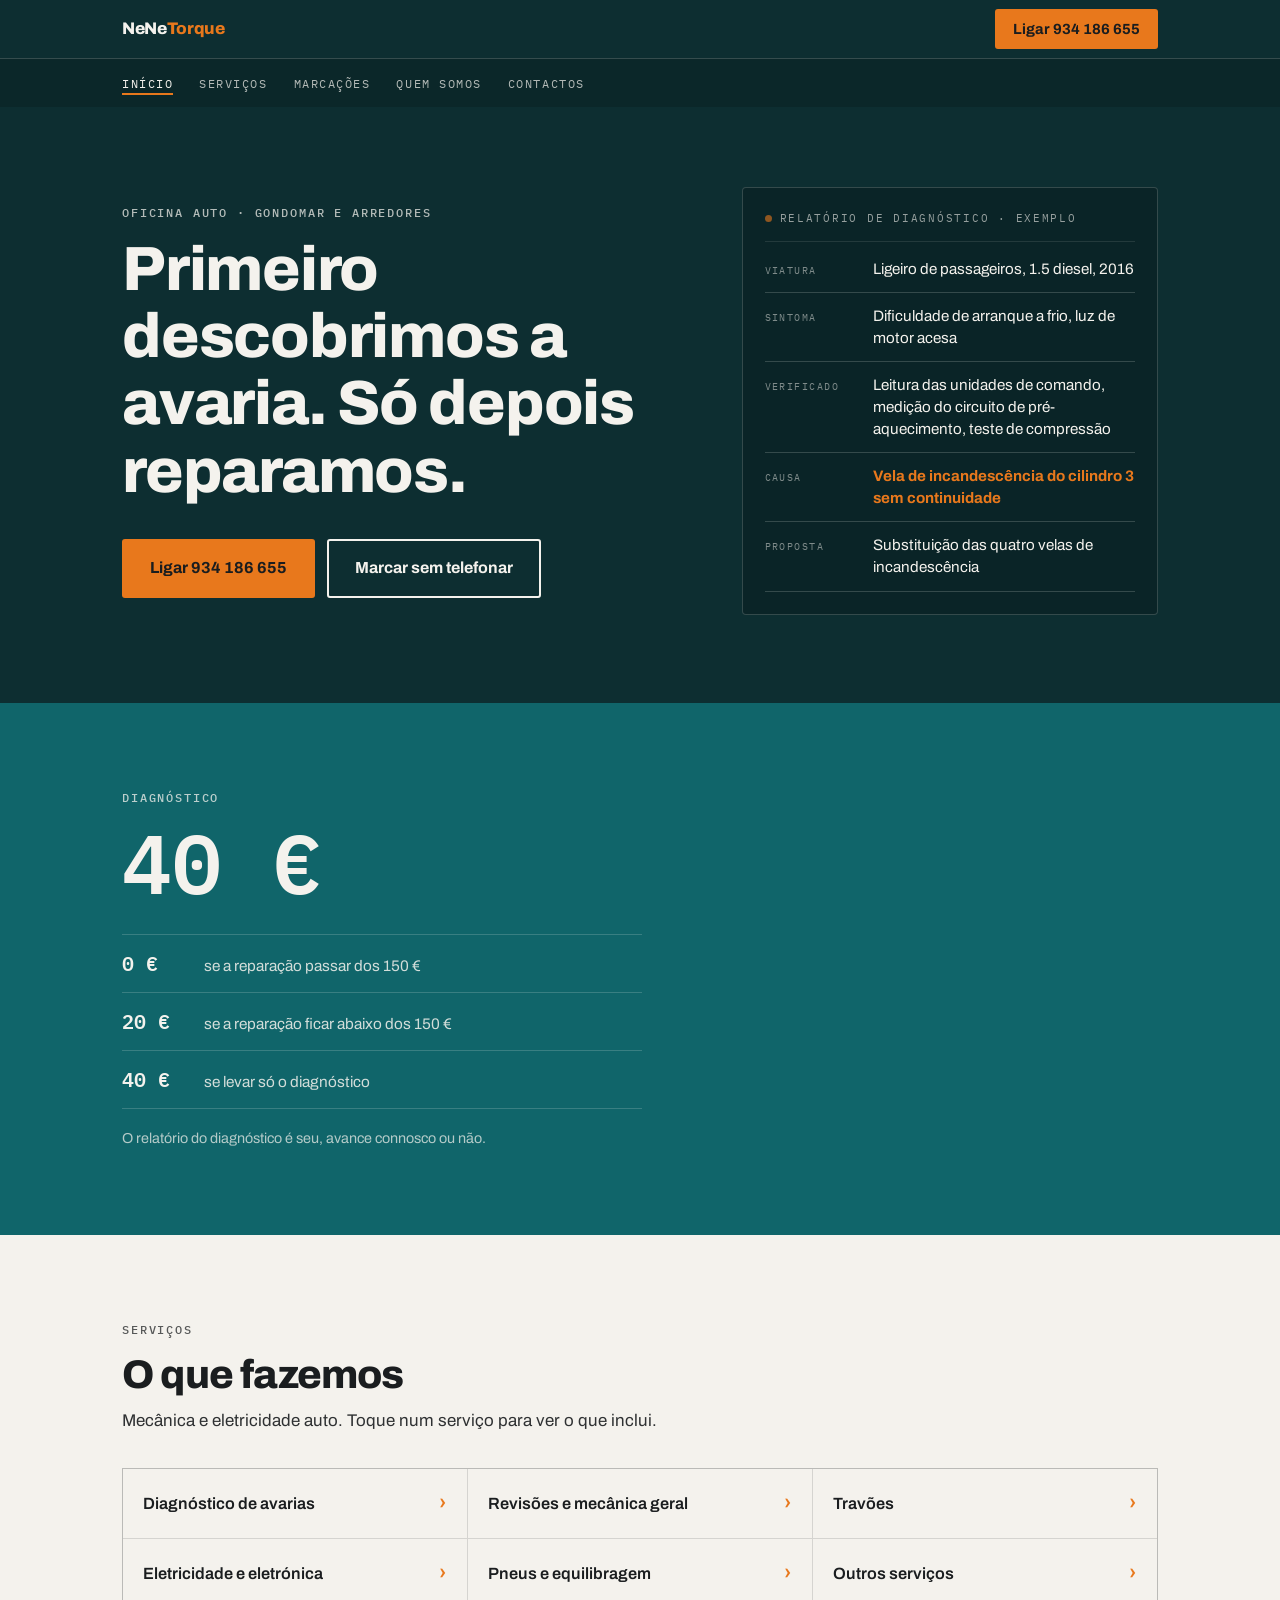
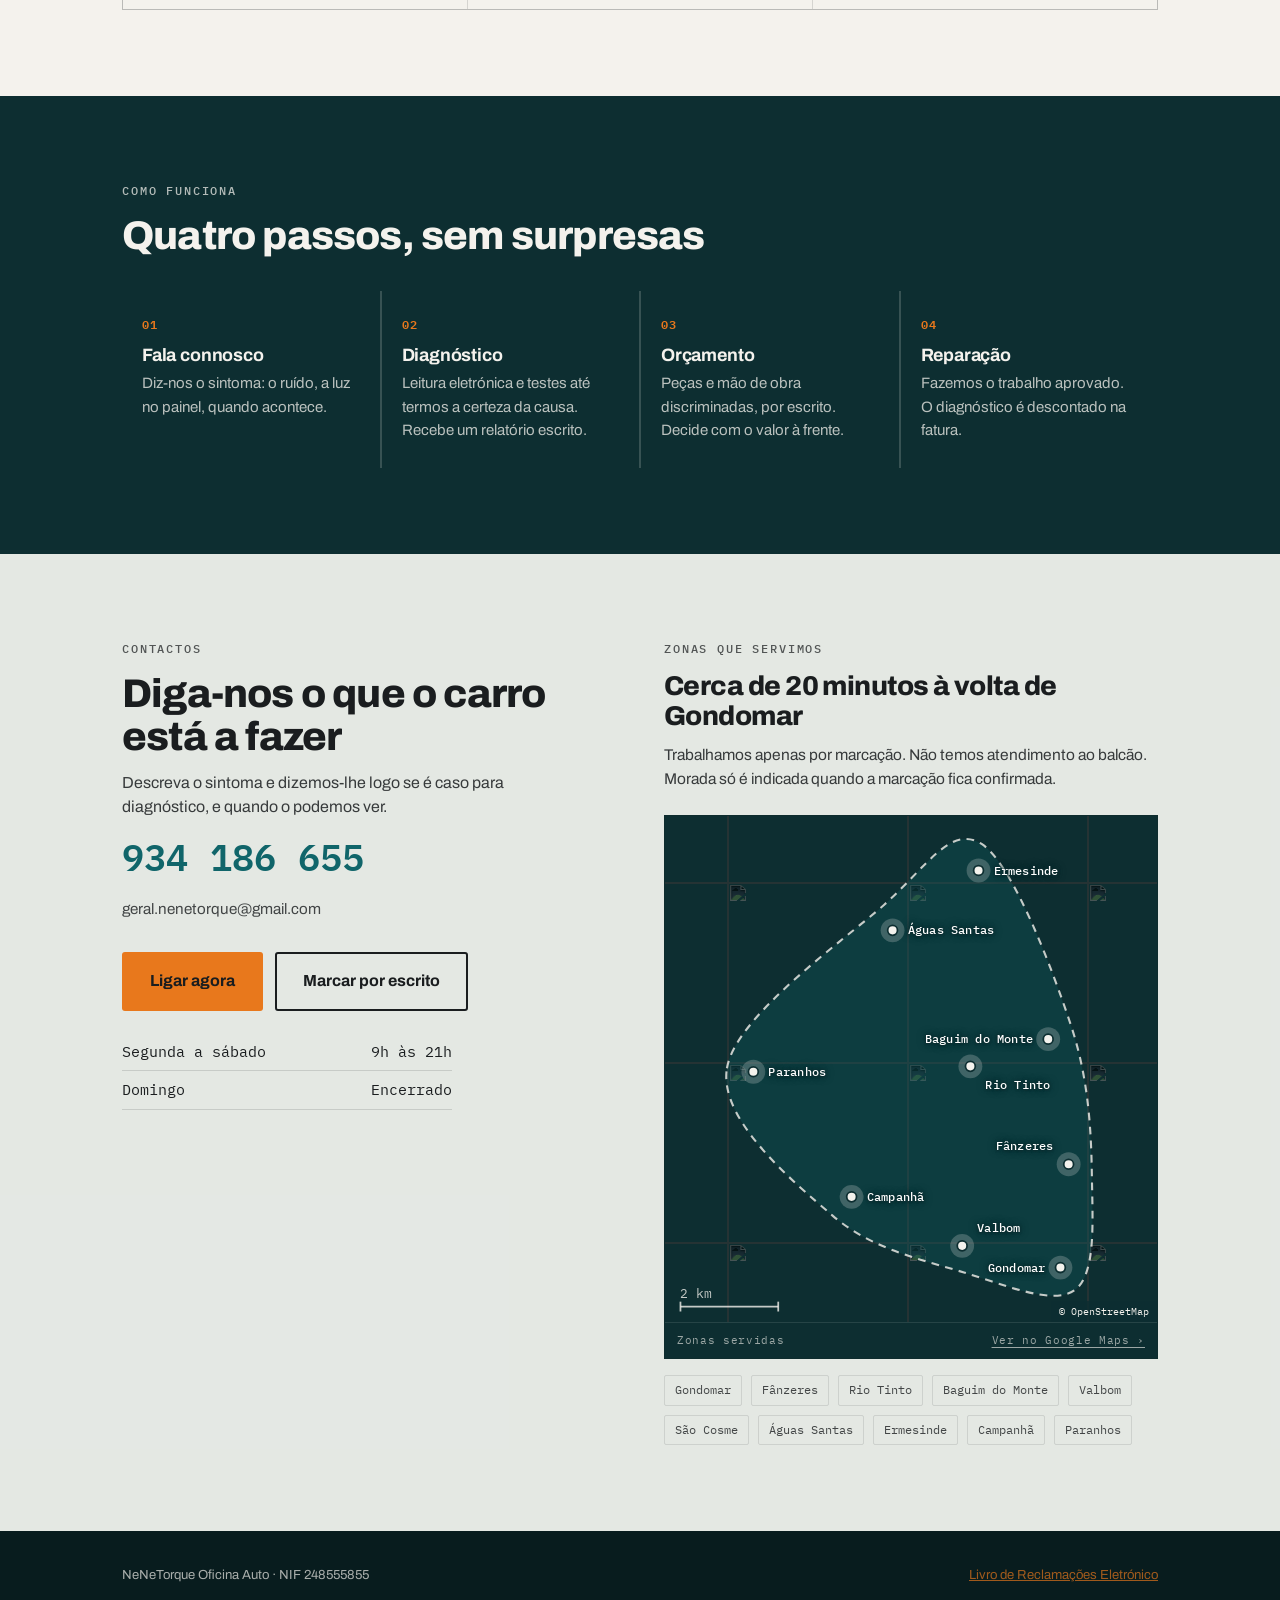
==== index.html @ 99adce24 "Corrige o endereco dos tiles: apontavam para o servidor de teste local" ====
<!DOCTYPE html>
<html lang="pt-PT">
<head>
<meta charset="utf-8">
<meta name="viewport" content="width=device-width, initial-scale=1">
<title>NeNeTorque Oficina Auto · Gondomar</title>
<meta name="description" content="Diagnóstico feito bem à primeira. Oficina auto em Gondomar, com orçamento escrito antes de qualquer trabalho e recolha da viatura.">
<link rel="canonical" href="https://nenetorque.pt/">
<link rel="icon" href="favicon.svg" type="image/svg+xml">
<meta property="og:type" content="website">
<meta property="og:site_name" content="NeNeTorque Oficina Auto">
<meta property="og:locale" content="pt_PT">
<meta property="og:title" content="NeNeTorque Oficina Auto · Gondomar">
<meta property="og:description" content="Diagnóstico feito bem à primeira. Oficina auto em Gondomar, com orçamento escrito antes de qualquer trabalho e recolha da viatura.">
<meta property="og:url" content="https://nenetorque.pt/">
<meta property="og:image" content="https://nenetorque.pt/preview.jpg">
<meta name="twitter:card" content="summary_large_image">
<link rel="preconnect" href="https://fonts.googleapis.com">
<link rel="preconnect" href="https://fonts.gstatic.com" crossorigin>
<link href="https://fonts.googleapis.com/css2?family=Archivo:wght@400;500;600;700;800&family=IBM+Plex+Mono:wght@400;500;600&display=swap" rel="stylesheet">
<link rel="stylesheet" href="style.css">
<script type="application/ld+json">
{
  "@context": "https://schema.org",
  "@type": "AutoRepair",
  "name": "NeNeTorque Oficina Auto",
  "url": "https://nenetorque.pt",
  "telephone": "+351934186655",
  "email": "geral.nenetorque@gmail.com",
  "image": "https://nenetorque.pt/preview.jpg",
  "vatID": "248555855",
  "priceRange": "€€",
  "address": {
    "@type": "PostalAddress",
    "addressLocality": "Gondomar",
    "addressRegion": "Porto",
    "addressCountry": "PT"
  },
  "areaServed": [
    {
      "@type": "City",
      "name": "Gondomar"
    },
    {
      "@type": "City",
      "name": "Fânzeres"
    },
    {
      "@type": "City",
      "name": "Rio Tinto"
    },
    {
      "@type": "City",
      "name": "Baguim do Monte"
    },
    {
      "@type": "City",
      "name": "Valbom"
    },
    {
      "@type": "City",
      "name": "São Cosme"
    },
    {
      "@type": "City",
      "name": "Águas Santas"
    },
    {
      "@type": "City",
      "name": "Ermesinde"
    },
    {
      "@type": "City",
      "name": "Campanhã"
    },
    {
      "@type": "City",
      "name": "Paranhos"
    }
  ],
  "openingHoursSpecification": [
    {
      "@type": "OpeningHoursSpecification",
      "dayOfWeek": [
        "Monday",
        "Tuesday",
        "Wednesday",
        "Thursday",
        "Friday",
        "Saturday"
      ],
      "opens": "09:00",
      "closes": "21:00"
    }
  ]
}
</script>
</head>
<body>

<header class="bar">
  <div class="wrap bar-top">
    <a class="brand" href="index.html">NeNe<span>Torque</span></a>
    <a class="bar-cta" href="tel:+351934186655">Ligar 934 186 655</a>
  </div>
  <nav class="nav" aria-label="Menu principal">
    <ul>
      <li><a href="index.html" aria-current="page">Início</a></li>
      <li><a href="servicos.html">Serviços</a></li>
      <li><a href="marcacoes.html">Marcações</a></li>
      <li><a href="quem-somos.html">Quem somos</a></li>
      <li class="nav-contactos"><a href="#contactos">Contactos</a></li>
    </ul>
  </nav>
</header>

<!-- ============ HERO ============ -->
<div class="hero" id="top">
  <div class="wrap hero-grid">
    <div>
      <span class="eyebrow">Oficina auto · Gondomar e arredores</span>
      <h1>Primeiro descobrimos a avaria. Só depois reparamos.</h1>
      <div class="btn-row" style="margin-top:34px">
        <a class="btn btn-primary" href="tel:+351934186655">Ligar 934 186 655</a>
        <a class="btn btn-ghost" href="marcacoes.html">Marcar sem telefonar</a>
      </div>
    </div>

    <div class="obd" aria-label="Exemplo de relatório de diagnóstico">
      <div class="obd-head"><span class="dot"></span> Relatório de diagnóstico · exemplo</div>
      <dl class="rep">
        <div><dt>Viatura</dt><dd>Ligeiro de passageiros, 1.5 diesel, 2016</dd></div>
        <div><dt>Sintoma</dt><dd>Dificuldade de arranque a frio, luz de motor acesa</dd></div>
        <div><dt>Verificado</dt><dd>Leitura das unidades de comando, medição do circuito de pré-aquecimento, teste de compressão</dd></div>
        <div class="key"><dt>Causa</dt><dd>Vela de incandescência do cilindro 3 sem continuidade</dd></div>
        <div><dt>Proposta</dt><dd>Substituição das quatro velas de incandescência</dd></div>
      </dl>
    </div>
  </div>
</div>

<!-- ============ DIAGNOSTIC CAMPAIGN ============ -->
<section class="band">
  <div class="wrap">
    <span class="eyebrow">Diagnóstico</span>
    <div class="fee">40 €</div>

    <div class="fee-table">
      <div><span class="fee-v">0 €</span><span>se a reparação passar dos 150 €</span></div>
      <div><span class="fee-v">20 €</span><span>se a reparação ficar abaixo dos 150 €</span></div>
      <div><span class="fee-v">40 €</span><span>se levar só o diagnóstico</span></div>
    </div>

    <p class="fee-foot">O relatório do diagnóstico é seu, avance connosco ou não.</p>
  </div>
</section>

<!-- ============ SERVICES (simple) ============ -->
<section id="servicos">
  <div class="wrap">
    <span class="eyebrow">Serviços</span>
    <h2>O que fazemos</h2>
    <p class="lede">Mecânica e eletricidade auto. Toque num serviço para ver o que inclui.</p>

    <div class="svc-grid">
      <a href="servicos.html#diagnostico">Diagnóstico de avarias</a>
      <a href="servicos.html#revisoes">Revisões e mecânica geral</a>
      <a href="servicos.html#travoes">Travões</a>
      <a href="servicos.html#eletricidade">Eletricidade e eletrónica</a>
      <a href="servicos.html#pneus">Pneus e equilibragem</a>
      <a href="servicos.html#outros">Outros serviços</a>
    </div>

    <a class="btn btn-primary svc-more" href="servicos.html">Ver todos os serviços</a>
  </div>
</section>

<!-- ============ PROCESS ============ -->
<section id="como" class="sec-dark">
  <div class="wrap">
    <span class="eyebrow">Como funciona</span>
    <h2>Quatro passos, sem surpresas</h2>
    <div class="steps">
      <div class="step"><span class="step-n">01</span><h3>Fala connosco</h3><p>Diz-nos o sintoma: o ruído, a luz no painel, quando acontece.</p></div>
      <div class="step"><span class="step-n">02</span><h3>Diagnóstico</h3><p>Leitura eletrónica e testes até termos a certeza da causa. Recebe um relatório escrito.</p></div>
      <div class="step"><span class="step-n">03</span><h3>Orçamento</h3><p>Peças e mão de obra discriminadas, por escrito. Decide com o valor à frente.</p></div>
      <div class="step"><span class="step-n">04</span><h3>Reparação</h3><p>Fazemos o trabalho aprovado. O diagnóstico é descontado na fatura.</p></div>
    </div>
  </div>
</section>

<!-- ============ CONTACT + AREAS ============ -->
<section class="contact" id="contactos">
  <div class="wrap">
    <div class="cols" style="margin-top:0">
      <div>
        <span class="eyebrow">Contactos</span>
        <h2>Diga-nos o que o carro está a fazer</h2>
        <p style="font-size:1rem;opacity:.85;max-width:44ch">Descreva o sintoma e dizemos-lhe logo se é caso para diagnóstico, e quando o podemos ver.</p>
        <a class="tel" href="tel:+351934186655">934 186 655</a>
        <p style="opacity:.8;font-size:.95rem">geral.nenetorque@gmail.com</p>
        <div class="btn-row">
          <a class="btn btn-primary" href="tel:+351934186655">Ligar agora</a>
          <a class="btn btn-ghost" style="color:var(--ink)" href="marcacoes.html">Marcar por escrito</a>
        </div>
        <div class="hours">
          <div><span>Segunda a sábado</span><span>9h às 21h</span></div>
          <div><span>Domingo</span><span>Encerrado</span></div>
        </div>
      </div>
      <div>
        <span class="eyebrow">Zonas que servimos</span>
        <h2 style="font-size:clamp(1.3rem,3.4vw,1.7rem)">Cerca de 20 minutos à volta de Gondomar</h2>
        <p style="font-size:.97rem;opacity:.85">Trabalhamos apenas por marcação. Não temos atendimento ao balcão. Morada só é indicada quando a marcação fica confirmada.</p>

        <div class="mapa-card">
          <div class="mapa" style="aspect-ratio:700/720">
            <div class="mapa-tiles" aria-hidden="true" style="grid-template-columns:repeat(4,1fr);width:146.286%;height:142.222%;left:-23.839%;top:-22.341%"><img src="https://tile.openstreetmap.org/13/3899/3064.png" loading="lazy" decoding="async" alt=""><img src="https://tile.openstreetmap.org/13/3900/3064.png" loading="lazy" decoding="async" alt=""><img src="https://tile.openstreetmap.org/13/3901/3064.png" loading="lazy" decoding="async" alt=""><img src="https://tile.openstreetmap.org/13/3902/3064.png" loading="lazy" decoding="async" alt=""><img src="https://tile.openstreetmap.org/13/3899/3065.png" loading="lazy" decoding="async" alt=""><img src="https://tile.openstreetmap.org/13/3900/3065.png" loading="lazy" decoding="async" alt=""><img src="https://tile.openstreetmap.org/13/3901/3065.png" loading="lazy" decoding="async" alt=""><img src="https://tile.openstreetmap.org/13/3902/3065.png" loading="lazy" decoding="async" alt=""><img src="https://tile.openstreetmap.org/13/3899/3066.png" loading="lazy" decoding="async" alt=""><img src="https://tile.openstreetmap.org/13/3900/3066.png" loading="lazy" decoding="async" alt=""><img src="https://tile.openstreetmap.org/13/3901/3066.png" loading="lazy" decoding="async" alt=""><img src="https://tile.openstreetmap.org/13/3902/3066.png" loading="lazy" decoding="async" alt=""><img src="https://tile.openstreetmap.org/13/3899/3067.png" loading="lazy" decoding="async" alt=""><img src="https://tile.openstreetmap.org/13/3900/3067.png" loading="lazy" decoding="async" alt=""><img src="https://tile.openstreetmap.org/13/3901/3067.png" loading="lazy" decoding="async" alt=""><img src="https://tile.openstreetmap.org/13/3902/3067.png" loading="lazy" decoding="async" alt=""></div>
            <svg class="mapa-pins" viewBox="0 0 700 720" xmlns="http://www.w3.org/2000/svg" role="img" aria-labelledby="mapa-t mapa-d">
              <title id="mapa-t">Zonas servidas pela NeNeTorque Oficina Auto</title>
              <desc id="mapa-d">Area a oriente do Porto que cobre Gondomar, Fanzeres, Baguim do Monte, Rio Tinto, Valbom, Ermesinde, Aguas Santas, Campanha e Paranhos.</desc>
              <path d="M 88.1 358.9 C 100.2 285.3 250.7 180.0 311.1 126.9 C 371.5 73.7 406.1 11.3 450.5 39.8 C 494.9 68.2 551.4 218.5 577.5 297.6 C 603.7 376.7 606.4 451.4 607.4 514.2 C 608.3 577.0 613.5 651.9 583.1 674.5 C 552.8 697.0 482.9 667.1 425.4 649.5 C 368.0 631.8 294.7 617.0 238.4 568.6 C 182.2 520.1 75.9 432.5 88.1 358.9 Z" fill="#10656A" fill-opacity=".28" stroke="#F4F2ED" stroke-opacity=".8" stroke-width="3" stroke-dasharray="11 9"/>
              <circle cx="125.7" cy="363.9" r="17" fill="#F4F2ED" opacity=".22"/><circle cx="125.7" cy="363.9" r="7" fill="#F4F2ED" stroke="#0D2E31" stroke-width="2.5"/><circle cx="265.5" cy="541.9" r="17" fill="#F4F2ED" opacity=".22"/><circle cx="265.5" cy="541.9" r="7" fill="#F4F2ED" stroke="#0D2E31" stroke-width="2.5"/><circle cx="323.8" cy="162.7" r="17" fill="#F4F2ED" opacity=".22"/><circle cx="323.8" cy="162.7" r="7" fill="#F4F2ED" stroke="#0D2E31" stroke-width="2.5"/><circle cx="446.1" cy="77.5" r="17" fill="#F4F2ED" opacity=".22"/><circle cx="446.1" cy="77.5" r="7" fill="#F4F2ED" stroke="#0D2E31" stroke-width="2.5"/><circle cx="434.5" cy="356.2" r="17" fill="#F4F2ED" opacity=".22"/><circle cx="434.5" cy="356.2" r="7" fill="#F4F2ED" stroke="#0D2E31" stroke-width="2.5"/><circle cx="545.2" cy="317.5" r="17" fill="#F4F2ED" opacity=".22"/><circle cx="545.2" cy="317.5" r="7" fill="#F4F2ED" stroke="#0D2E31" stroke-width="2.5"/><circle cx="574.3" cy="495.5" r="17" fill="#F4F2ED" opacity=".22"/><circle cx="574.3" cy="495.5" r="7" fill="#F4F2ED" stroke="#0D2E31" stroke-width="2.5"/><circle cx="422.8" cy="611.6" r="17" fill="#F4F2ED" opacity=".22"/><circle cx="422.8" cy="611.6" r="7" fill="#F4F2ED" stroke="#0D2E31" stroke-width="2.5"/><circle cx="562.6" cy="642.5" r="17" fill="#F4F2ED" opacity=".22"/><circle cx="562.6" cy="642.5" r="7" fill="#F4F2ED" stroke="#0D2E31" stroke-width="2.5"/>
              <g class="mapa-esc">
                <line x1="22" y1="698" x2="161.1" y2="698"/>
                <line x1="22" y1="691" x2="22" y2="705"/>
                <line x1="161.1" y1="691" x2="161.1" y2="705"/>
                <text x="22" y="686">2 km</text>
              </g>
            </svg>
            <div class="mapa-rot"><b class="r-d" style="left:17.96%;top:50.55%">Paranhos</b><b class="r-d" style="left:37.93%;top:75.27%">Campanhã</b><b class="r-d" style="left:46.26%;top:22.59%">Águas Santas</b><b class="r-d" style="left:63.73%;top:10.76%">Ermesinde</b><b class="r-d" style="left:62.07%;top:53.08%">Rio Tinto</b><b class="r-e" style="left:77.88%;top:44.10%">Baguim do Monte</b><b class="r-e" style="left:82.04%;top:65.21%">Fânzeres</b><b class="r-d" style="left:60.40%;top:81.33%">Valbom</b><b class="r-e" style="left:80.38%;top:89.24%">Gondomar</b></div>
            <a class="mapa-attr" href="https://www.openstreetmap.org/copyright" target="_blank" rel="noopener">&#169; OpenStreetMap</a>
          </div>
          <div class="mapa-nota">
            <span>Zonas servidas</span>
            <a href="https://www.google.com/maps/d/viewer?mid=1YR7tmy5OlyMtpll75Tr0hCQL6XU1n3M" target="_blank" rel="noopener">Ver no Google Maps ›</a>
          </div>
        </div>

        <ul class="areas small">
          <li>Gondomar</li><li>Fânzeres</li><li>Rio Tinto</li><li>Baguim do Monte</li>
          <li>Valbom</li><li>São Cosme</li><li>Águas Santas</li><li>Ermesinde</li>
          <li>Campanhã</li><li>Paranhos</li>
        </ul>
      </div>
    </div>
  </div>
</section>


<footer>
  <div class="wrap">
    <span>NeNeTorque Oficina Auto · NIF 248555855</span>
    <span><a href="https://www.livroreclamacoes.pt/inicio">Livro de Reclamações Eletrónico</a></span>
  </div>
</footer>

<nav class="callbar" aria-label="Contacto rápido">
  <a class="c1" href="tel:+351934186655">Ligar</a>
  <a class="c2" href="marcacoes.html">Marcar</a>
</nav>



<script src="app.js"></script>
</body>
</html>
---- style.css ----
:root{
  --paper:#F4F2ED;
  --teal:#10656A;
  --deep:#0D2E31;
  --amber:#E8781C;
  --ink:#1A1D1F;
  --line:rgba(26,29,31,.14);
  --line-dark:rgba(244,242,237,.18);
  --wrap:1080px;
  --display:'Archivo',system-ui,sans-serif;
  --mono:'IBM Plex Mono',ui-monospace,monospace;
  --callbar:61px;                 /* altura exata da barra fixa em telemovel */
  --segura:env(safe-area-inset-bottom,0px);
}
*{box-sizing:border-box;margin:0;padding:0}
html{scroll-behavior:smooth;scroll-padding-top:112px;background:#081C1E}
/* corpo em coluna: o rodape e sempre empurrado ate ao fundo do ecra,
   por isso nunca sobra fundo claro por baixo em paginas curtas */
body{
  font-family:var(--display);background:var(--paper);color:var(--ink);
  font-size:17px;line-height:1.55;-webkit-font-smoothing:antialiased;
  display:flex;flex-direction:column;min-height:100vh;min-height:100dvh;
}
body>*{flex-shrink:0}
body>footer{margin-top:auto}
.wrap{max-width:var(--wrap);margin:0 auto;padding:0 22px}
section{padding:62px 0}
@media(min-width:820px){section{padding:86px 0}}
a{color:inherit}
:focus-visible{outline:3px solid var(--amber);outline-offset:3px}

h1,h2,h3{line-height:1.08;letter-spacing:-.02em;font-weight:800}
h1{font-size:clamp(2.1rem,7vw,3.9rem)}
h2{font-size:clamp(1.6rem,4.4vw,2.5rem);margin-bottom:12px}
h3{font-size:1.12rem;font-weight:700;letter-spacing:-.01em}
.eyebrow{
  font-family:var(--mono);font-size:.72rem;font-weight:500;letter-spacing:.16em;
  text-transform:uppercase;opacity:.72;display:block;margin-bottom:14px;
}
.lede{font-size:1.06rem;max-width:58ch;opacity:.9}

/* ---------- header + nav ---------- */
.bar{position:sticky;top:0;z-index:60;background:var(--deep);color:var(--paper)}
@media(max-width:819px){
  .bar{transition:transform .24s ease}
  .bar.bar-hidden{transform:translateY(-100%)}
}
.bar-top{display:flex;align-items:center;justify-content:space-between;height:58px;gap:16px}
.brand{font-weight:800;letter-spacing:-.02em;font-size:1.05rem;text-decoration:none;white-space:nowrap}
.brand span{color:var(--amber)}
.bar-cta{
  display:none;background:var(--amber);color:var(--ink);text-decoration:none;
  font-weight:700;font-size:.92rem;padding:9px 18px;border-radius:3px;
}
@media(min-width:820px){.bar-cta{display:inline-block}}
.nav{border-top:1px solid var(--line-dark);background:rgba(0,0,0,.16)}
.nav ul{
  display:flex;gap:26px;list-style:none;overflow-x:auto;padding:11px 22px;
  max-width:var(--wrap);margin:0 auto;scrollbar-width:none;
}
.nav ul::-webkit-scrollbar{display:none}
.nav a{
  font-family:var(--mono);font-size:.74rem;letter-spacing:.13em;text-transform:uppercase;
  text-decoration:none;white-space:nowrap;opacity:.72;padding-bottom:2px;
  border-bottom:2px solid transparent;
}
.nav a:hover{opacity:1;border-bottom-color:var(--amber)}
.nav a[aria-current="page"]{opacity:1;border-bottom-color:var(--amber)}

/* ---------- buttons ---------- */
.btn{
  display:inline-flex;align-items:center;justify-content:center;gap:9px;text-decoration:none;
  font-family:var(--display);font-weight:700;font-size:1rem;padding:15px 26px;border-radius:3px;
  border:2px solid transparent;cursor:pointer;transition:transform .12s ease,background .12s ease;
}
.btn:active{transform:translateY(1px)}
.btn-primary{background:var(--amber);color:var(--ink)}
.btn-primary:hover{background:#f5871f}
.btn-ghost{border-color:currentColor;background:none;color:inherit}
.btn-ghost:hover{background:rgba(244,242,237,.1)}
.btn-row{display:flex;flex-wrap:wrap;gap:12px;margin-top:30px}
.btn-row.center{justify-content:center}

/* ---------- hero ---------- */
.hero{background:var(--deep);color:var(--paper);padding:56px 0 64px}
@media(min-width:820px){.hero{padding:80px 0 88px}}
.hero h1{max-width:16ch}
.hero .lede{margin-top:20px;opacity:.86}
.hero-grid{display:grid;gap:44px}
@media(min-width:960px){.hero-grid{grid-template-columns:1.15fr .85fr;gap:56px;align-items:center}}

/* ---------- signature: OBD readout ---------- */
.obd{background:#0A2427;border:1px solid var(--line-dark);border-radius:4px;padding:22px;font-family:var(--mono);font-size:.88rem}
.obd-head{display:flex;align-items:center;gap:8px;font-size:.68rem;letter-spacing:.16em;text-transform:uppercase;opacity:.6;padding-bottom:14px;border-bottom:1px solid var(--line-dark)}
.dot{width:7px;height:7px;border-radius:50%;background:var(--amber)}
@media(prefers-reduced-motion:no-preference){
  .dot{animation:blink 2.4s ease-in-out infinite}
  @keyframes blink{0%,72%,100%{opacity:1}80%,92%{opacity:.25}}
}
.rep{margin-top:4px}
.rep>div{display:grid;gap:3px;padding:12px 0;border-bottom:1px solid var(--line-dark)}
@media(min-width:520px){.rep>div{grid-template-columns:92px 1fr;gap:16px;align-items:baseline}}
.rep dt{font-size:.65rem;letter-spacing:.14em;text-transform:uppercase;opacity:.5}
.rep dd{font-family:var(--display);font-size:.95rem;line-height:1.45;margin:0}
.rep .key dd{color:var(--amber);font-weight:700}
.obd-foot{margin-top:18px;padding-top:14px;border-top:1px solid var(--line-dark);font-size:.72rem;opacity:.55;line-height:1.5}

/* ---------- campaign band ---------- */
.band{background:var(--teal);color:var(--paper)}
.band .eyebrow{opacity:.75}
.fee{font-family:var(--mono);font-size:clamp(3rem,11vw,5.2rem);font-weight:600;line-height:1;margin:6px 0 18px}
.fee-table{margin-top:30px;border-top:1px solid var(--line-dark);max-width:520px}
.fee-table div{display:flex;align-items:baseline;gap:18px;padding:13px 0;border-bottom:1px solid var(--line-dark)}
.fee-v{font-family:var(--mono);font-weight:600;font-size:1.25rem;min-width:64px}
.fee-table span:last-child{font-size:.96rem;opacity:.85}
.fee-foot{margin-top:18px;font-size:.9rem;opacity:.72}

/* ---------- service-area map ---------- */
.areas.small{margin-top:16px}
.areas.small li{font-size:.74rem;padding:5px 10px;opacity:.8}

/* ---------- page header (subpages) ---------- */
.phead{background:var(--deep);color:var(--paper);padding:52px 0 56px}
@media(min-width:820px){.phead{padding:70px 0 76px}}
.phead .lede{margin-top:16px;opacity:.85}

/* ---------- home: simple service grid ---------- */
.svc-grid{display:grid;gap:1px;background:var(--line);margin-top:34px;border:1px solid var(--line)}
@media(min-width:600px){.svc-grid{grid-template-columns:1fr 1fr}}
@media(min-width:940px){.svc-grid{grid-template-columns:repeat(3,1fr)}}
.svc-grid a{
  background:var(--paper);padding:22px 20px;text-decoration:none;display:flex;
  justify-content:space-between;align-items:center;gap:14px;font-weight:600;
  font-size:1.02rem;transition:background .12s ease;
}
.svc-grid a:hover{background:rgba(16,101,106,.09)}
.svc-grid a::after{content:"›";font-size:1.35rem;color:var(--amber);line-height:1}

/* ---------- services page ---------- */
.doc{display:grid;gap:0;margin-top:8px}
@media(min-width:920px){.doc{grid-template-columns:230px 1fr;gap:56px;align-items:start}}
.doc-nav{display:none}
@media(min-width:920px){
  .doc-nav{display:block;position:sticky;top:126px}
  .doc-nav ul{list-style:none;border-left:1px solid var(--line)}
  .doc-nav a{
    display:block;padding:9px 0 9px 16px;text-decoration:none;font-size:.94rem;
    opacity:.7;margin-left:-1px;border-left:2px solid transparent;
  }
  .doc-nav a:hover{opacity:1;border-left-color:var(--amber)}
}
.svc-block{padding:38px 0;border-top:1px solid var(--line)}
.svc-block:first-child{border-top:none;padding-top:0}
.svc-block h2{font-size:clamp(1.4rem,4vw,1.95rem)}
.svc-block p{opacity:.88}
.svc-block ul{margin-top:20px;list-style:none;display:grid;gap:9px}
.svc-block li{position:relative;padding-left:24px;font-size:.97rem}
.svc-block li::before{content:"";position:absolute;left:0;top:.6em;width:9px;height:2px;background:var(--amber)}
.svc-note{margin-top:30px;padding:16px 18px;background:rgba(16,101,106,.09);border-left:3px solid var(--teal);font-size:.95rem}

/* ---------- dark section variant ---------- */
.sec-dark{background:var(--deep);color:var(--paper)}
.sec-dark .steps{background:var(--line-dark)}
.sec-dark .step{background:var(--deep)}
.sec-dark .step p{opacity:.75}

/* ---------- steps ---------- */
.steps{display:grid;gap:2px;margin-top:34px;background:var(--line)}
@media(min-width:760px){.steps{grid-template-columns:repeat(4,1fr)}}
.step{background:var(--paper);padding:24px 20px 26px}
.step-n{font-family:var(--mono);font-size:.78rem;font-weight:600;color:var(--amber);letter-spacing:.1em;margin-bottom:12px;display:block}
.step p{font-size:.94rem;opacity:.82;margin-top:7px}

/* ---------- main CTA ---------- */
.cta{background:var(--deep);color:var(--paper);text-align:center}
.cta .lede{margin:0 auto;text-align:center}
.cta .tel-big{
  font-family:var(--mono);font-size:clamp(2rem,7.5vw,3.4rem);font-weight:600;
  color:var(--amber);text-decoration:none;display:inline-block;margin:22px 0 4px;
}
.cta .alt{font-size:.94rem;opacity:.72;margin-top:26px}

/* ---------- booking form ---------- */
.book{background:var(--deep);color:var(--paper)}
.book-grid{display:grid;gap:38px}
@media(min-width:900px){.book-grid{grid-template-columns:.85fr 1.15fr;gap:56px;align-items:start}}
.field{margin-bottom:16px}
.field label{display:block;font-family:var(--mono);font-size:.72rem;letter-spacing:.12em;text-transform:uppercase;opacity:.7;margin-bottom:7px}
.field input,.field select,.field textarea{
  width:100%;font-family:var(--display);font-size:1rem;padding:13px 14px;
  background:rgba(244,242,237,.07);border:1px solid var(--line-dark);border-radius:3px;color:var(--paper);
}
.field textarea{min-height:96px;resize:vertical}
.field input::placeholder,.field textarea::placeholder{color:rgba(244,242,237,.42)}
.field select option{background:var(--deep);color:var(--paper)}
.two{display:grid;gap:16px}
@media(min-width:620px){.two{grid-template-columns:1fr 1fr}}
.book-err{color:var(--amber);font-size:.9rem;margin-top:10px;font-weight:600}
.book-alt{font-size:.88rem;opacity:.7;margin-top:14px}

/* ---------- generic columns / areas / photos ---------- */
.cols{display:grid;gap:34px;margin-top:34px}
@media(min-width:820px){.cols{grid-template-columns:1fr 1fr;gap:48px}}
.cols p{margin-top:9px;opacity:.85;font-size:.98rem}
.areas{display:flex;flex-wrap:wrap;gap:9px;margin-top:26px}
.areas li{list-style:none;font-family:var(--mono);font-size:.83rem;border:1px solid var(--line);padding:7px 13px;border-radius:2px}
.photo{
  border:2px dashed var(--amber);background:rgba(232,120,28,.06);aspect-ratio:4/3;
  display:flex;align-items:center;justify-content:center;text-align:center;padding:20px;
  font-family:var(--mono);font-size:.78rem;line-height:1.6;
}

/* ---------- contact ---------- */
.contact{background:rgba(16,101,106,.07)}
.contact a.tel{font-family:var(--mono);font-size:clamp(1.5rem,5.5vw,2.3rem);font-weight:600;color:var(--teal);text-decoration:none;display:inline-block;margin:8px 0 4px}
.hours{font-family:var(--mono);font-size:.95rem;margin-top:22px}
.hours div{padding:7px 0;border-bottom:1px solid var(--line);display:flex;justify-content:space-between;gap:24px;max-width:330px}

footer{background:#081C1E;color:var(--paper);padding:34px 0;font-size:.82rem}
footer .wrap{display:flex;flex-wrap:wrap;gap:14px 32px;justify-content:space-between;opacity:.68}
footer a{color:var(--amber)}

/* barra fixa de contacto, so em telemovel.
   altura fixa e conhecida (--callbar) para o rodape a poder compensar ao
   certo: e isso que elimina a faixa clara que aparecia por cima dela */
.callbar{
  position:fixed;left:0;right:0;bottom:0;z-index:70;display:flex;
  border-top:1px solid rgba(0,0,0,.2);padding-bottom:var(--segura);
}
@media(min-width:820px){.callbar{display:none}}
.callbar a{
  flex:1;display:flex;align-items:center;justify-content:center;height:60px;
  padding:0 8px;font-weight:700;text-decoration:none;font-size:1rem;
}
.callbar .c1{background:var(--amber);color:var(--ink)}
.callbar .c2{background:var(--deep);color:var(--paper)}
@media(max-width:819px){
  footer{padding-bottom:calc(32px + var(--callbar) + var(--segura))}
}

/* ---------- mapa das zonas: tiles do OpenStreetMap + camada propria ---------- */
.mapa-card{margin-top:24px;border:1px solid var(--line);overflow:hidden;background:var(--deep)}
.mapa{position:relative;overflow:hidden;background:var(--deep)}
.mapa-tiles{position:absolute;display:grid;line-height:0}
/* escurece o mapa claro do OSM para a paleta da marca */
.mapa-tiles img{
  width:100%;height:100%;display:block;
  filter:invert(1) hue-rotate(180deg) saturate(.45) brightness(.9) contrast(1.02);
}
/* veu da cor da marca por cima do mapa, para os nossos pontos sobressairem */
.mapa-tiles::after{content:"";position:absolute;inset:0;background:rgba(13,46,49,.42);pointer-events:none}
.mapa-pins{position:absolute;inset:0;width:100%;height:100%}
.mapa-esc line{stroke:#F4F2ED;stroke-width:2.5;opacity:.8}
.mapa-esc text{fill:#F4F2ED;font-family:var(--mono);font-size:19px;opacity:.8}
.mapa-rot{position:absolute;inset:0;pointer-events:none}
.mapa-rot b{
  position:absolute;font-family:var(--mono);font-weight:500;font-size:.72rem;letter-spacing:.02em;
  color:#fff;white-space:nowrap;transform:translateY(-50%);
  text-shadow:0 0 3px #0D2E31,0 0 5px #0D2E31,0 0 9px #0D2E31,0 1px 2px #0D2E31;
}
.mapa-rot .r-d{margin-left:15px}
.mapa-rot .r-e{transform:translate(-100%,-50%);margin-left:-15px}
.mapa-attr{
  position:absolute;right:0;bottom:0;font-family:var(--mono);font-size:.62rem;
  color:var(--paper);background:rgba(13,46,49,.82);padding:3px 8px;text-decoration:none;
}
.mapa-attr:hover{text-decoration:underline}
.mapa-nota{
  display:flex;flex-wrap:wrap;gap:6px 14px;justify-content:space-between;
  font-family:var(--mono);font-size:.7rem;letter-spacing:.06em;opacity:.62;
  padding:9px 12px;border-top:1px solid var(--line-dark);color:var(--paper);
}
.mapa-nota a{color:var(--paper);text-underline-offset:3px}


/* ================= TELEMÓVEL ================= */
.svc-more{display:none}

@media(max-width:819px){

  /* ---- base ----
     escala aproximada da versao de computador: texto maior e mais ar entre
     blocos, para caber menos informacao de cada vez no ecra */
  body{font-size:17px;line-height:1.55}
  section{padding:64px 0}
  .wrap{padding:0 22px}

  h1{font-size:2.35rem;letter-spacing:-.025em}
  h2{font-size:1.72rem;margin-bottom:14px}
  h3{font-size:1.1rem}
  .lede{font-size:1.06rem}
  .eyebrow{font-size:.7rem;letter-spacing:.14em;margin-bottom:14px}

  /* ---- cabeçalho ---- */
  .bar{transition:transform .24s ease}
  .bar.bar-hidden{transform:translateY(-100%)}
  .bar-top{height:56px}
  .brand{font-size:1.05rem}
  /* quatro itens cabem numa linha; contactos chega-se pela barra fixa e pelo rodape */
  .nav-contactos{display:none}
  .nav ul{gap:0;padding:12px 22px;justify-content:space-between;overflow-x:visible}
  .nav a{font-size:.7rem;letter-spacing:.1em}

  /* ---- hero ---- */
  .hero{padding:54px 0 62px}
  .hero h1{max-width:none}
  .hero .lede{margin-top:18px}
  .obd{display:none}

  /* ---- botões ---- */
  .btn{padding:17px 24px;font-size:1.02rem}
  .btn-row{flex-direction:column;gap:12px;margin-top:30px}
  .btn-row .btn{width:100%}

  /* ---- banda dos 40 € ---- */
  .fee{font-size:4rem;margin:4px 0 20px}
  .fee-table{margin-top:28px}
  .fee-table div{gap:16px;padding:15px 0}
  .fee-v{font-size:1.2rem;min-width:60px}
  .fee-table span:last-child{font-size:.97rem}
  .fee-foot{font-size:.92rem;margin-top:18px}

  /* ---- serviços na página inicial ---- */
  .svc-grid{display:none}
  .svc-more{display:inline-flex;width:100%;margin-top:28px}

  /* ---- passos ---- */
  .steps{margin-top:32px;gap:2px}
  .step{padding:26px 22px 28px}
  .step-n{font-size:.76rem;margin-bottom:12px}
  .step p{font-size:.96rem;margin-top:8px}

  /* ---- acordeão dos serviços ---- */
  .phead{padding:48px 0 52px}
  .doc{margin-top:0}
  .svc-block{padding:0;border-top:1px solid var(--line)}
  .svc-block:first-child{padding-top:0;border-top:1px solid var(--line)}
  .svc-block h2{
    font-size:1.14rem;font-weight:700;margin:0;padding:22px 32px 22px 0;
    position:relative;cursor:pointer;
  }
  .svc-block h2::after{
    content:"";position:absolute;right:6px;top:50%;width:9px;height:9px;
    border-right:2px solid var(--amber);border-bottom:2px solid var(--amber);
    transform:translateY(-70%) rotate(45deg);transition:transform .18s ease;
  }
  .svc-block.open h2::after{transform:translateY(-20%) rotate(-135deg)}
  .svc-body{display:none;padding-bottom:30px}
  .svc-block.open .svc-body{display:block}
  .svc-block p{font-size:1rem}
  .svc-block ul{margin-top:18px;gap:10px}
  .svc-block li{font-size:.97rem;padding-left:22px}
  .svc-note{margin-top:30px;font-size:.95rem;padding:17px 18px}

  /* ---- marcações ---- */
  .book-grid{gap:40px}
  .field{margin-bottom:20px}
  .field label{font-size:.7rem;margin-bottom:9px}
  .field input,.field select,.field textarea{font-size:1rem;padding:15px 14px}
  .field textarea{min-height:112px}
  .two{gap:20px}
  .book-alt{font-size:.92rem;margin-top:18px}

  /* ---- contactos e mapa ---- */
  .cols{gap:42px;margin-top:34px}
  .contact a.tel{font-size:2.1rem;margin:10px 0 4px}
  .hours{font-size:.96rem;margin-top:26px}
  .hours div{max-width:none;padding:11px 0}
  .mapa-card{margin-top:22px}
  .mapa-rot b{font-size:.66rem}
  .mapa-rot .r-d{margin-left:12px}
  .mapa-rot .r-e{margin-left:-12px}
  .areas.small{margin-top:20px}
  .areas.small li{font-size:.78rem;padding:7px 12px}
  .photo{aspect-ratio:3/2;font-size:.78rem}

  /* ---- rodapé ---- */
  footer{font-size:.82rem;padding-top:32px}
  footer .wrap{gap:10px;flex-direction:column}
}

/* ecrãs muito estreitos */
@media(max-width:359px){
  h1{font-size:2rem}
  .fee{font-size:3.3rem}
  .contact a.tel{font-size:1.75rem}
  .nav a{font-size:.64rem;letter-spacing:.06em}
}
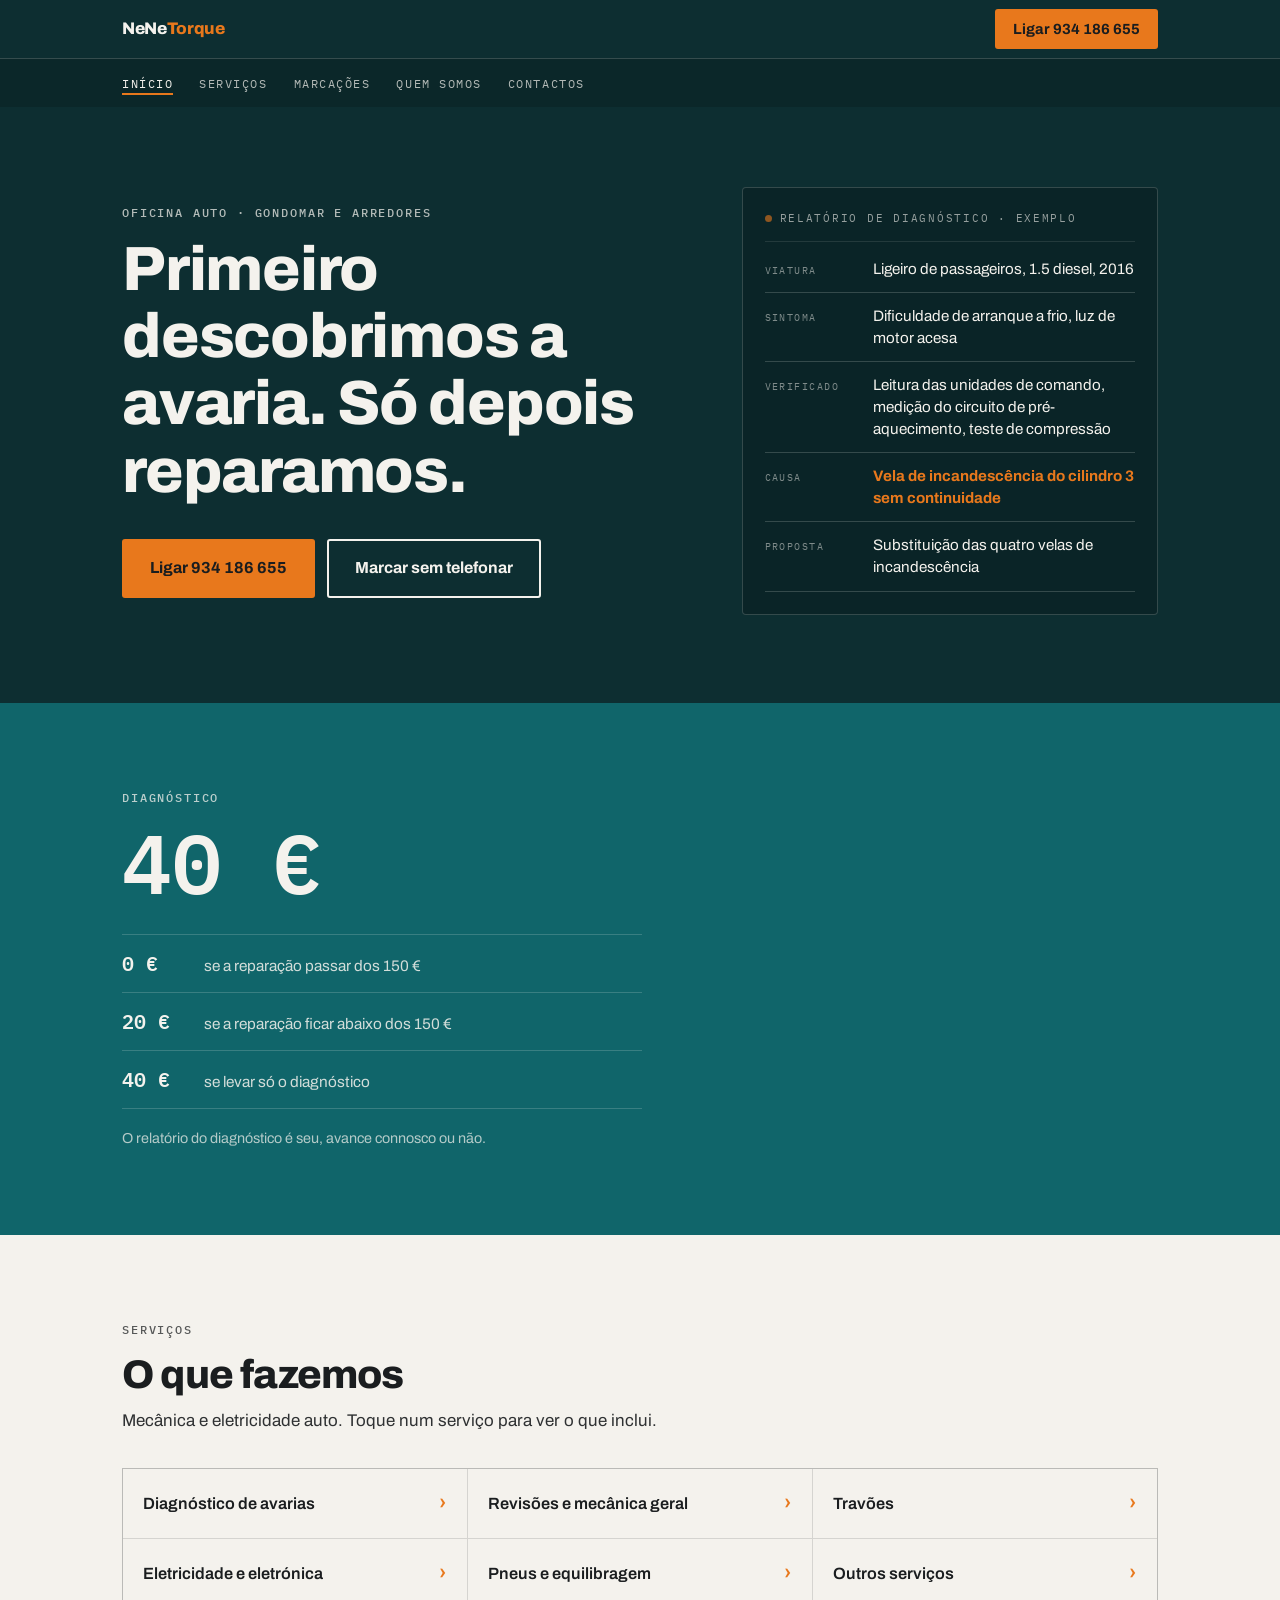
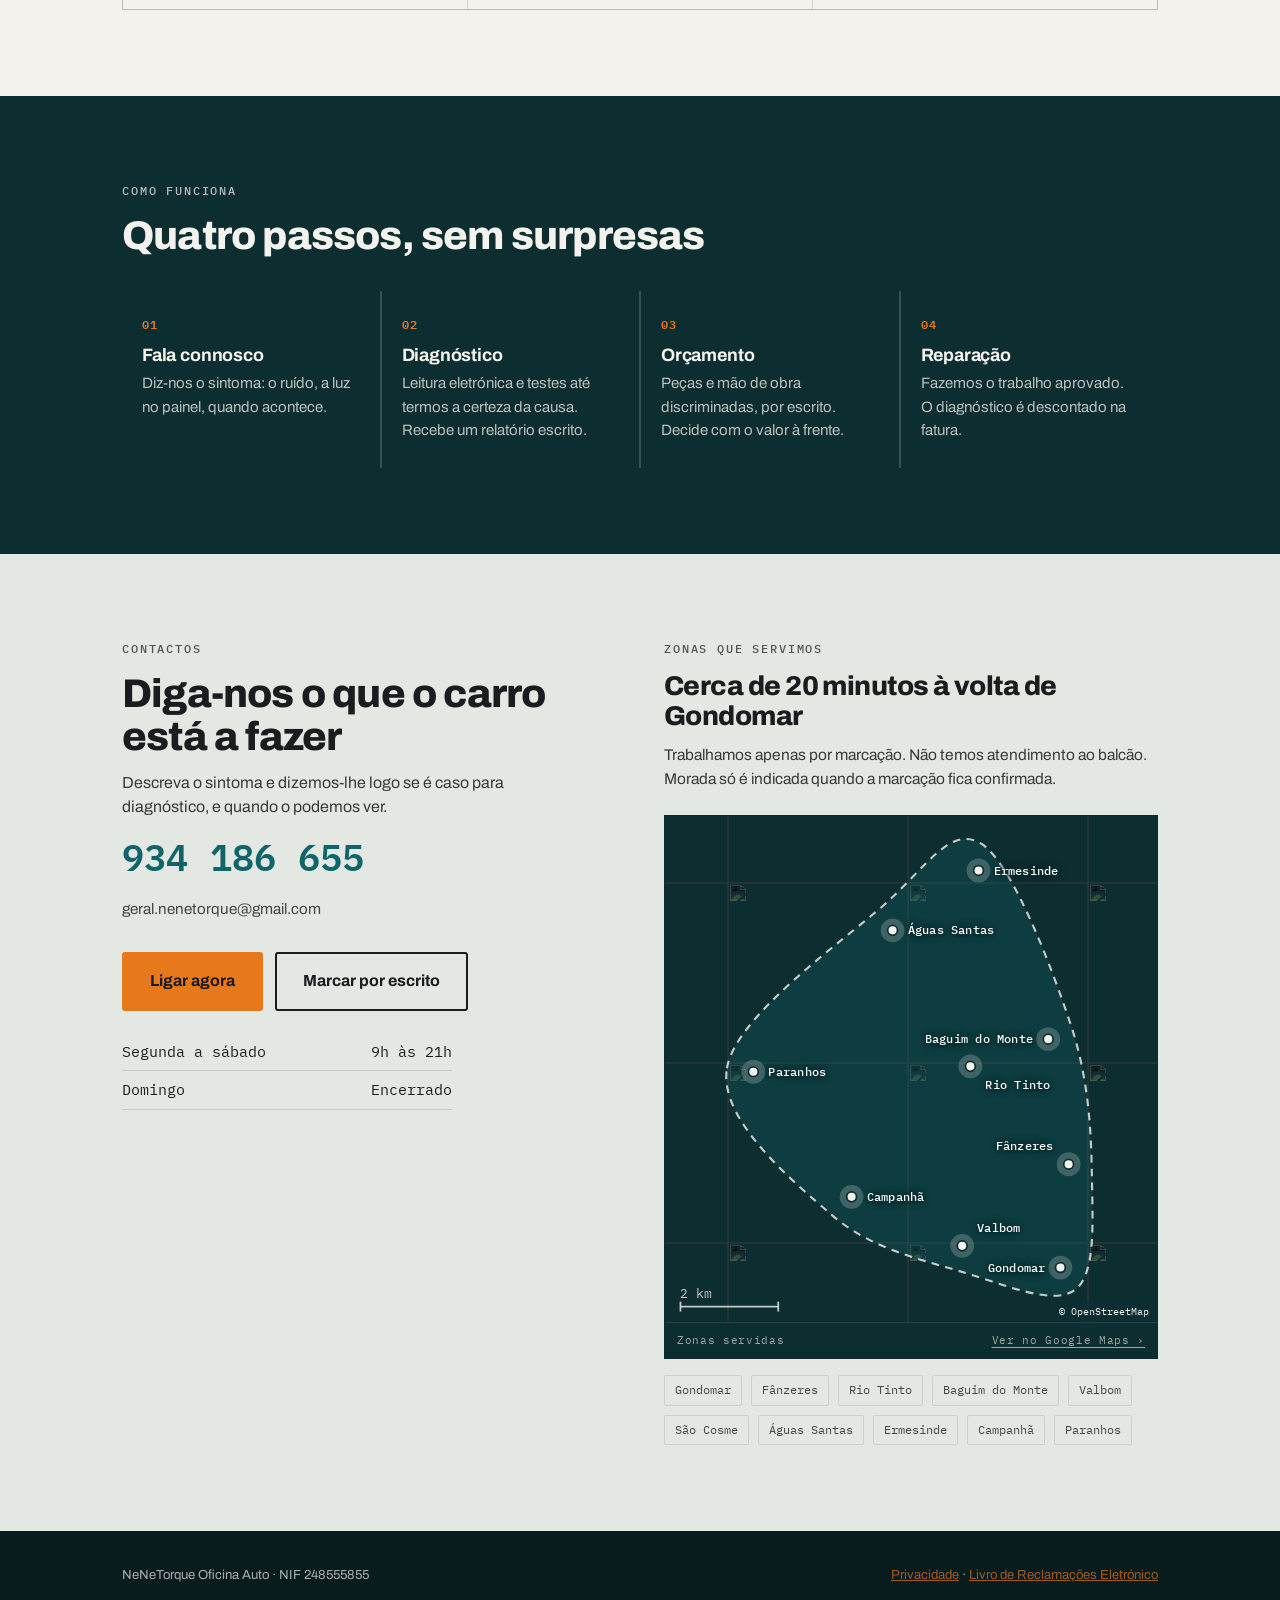
==== commit 0cc88dc3: "Adiciona pagina de privacidade com RGPD, RAL e Livro de Reclamacoes, ligada no rodape e no sitemap" ====
--- a/index.html
+++ b/index.html
@@ -251,7 +251,7 @@
 <footer>
   <div class="wrap">
     <span>NeNeTorque Oficina Auto · NIF 248555855</span>
-    <span><a href="https://www.livroreclamacoes.pt/inicio">Livro de Reclamações Eletrónico</a></span>
+    <span><a href="privacidade.html">Privacidade</a> · <a href="https://www.livroreclamacoes.pt/inicio">Livro de Reclamações Eletrónico</a></span>
   </div>
 </footer>
 
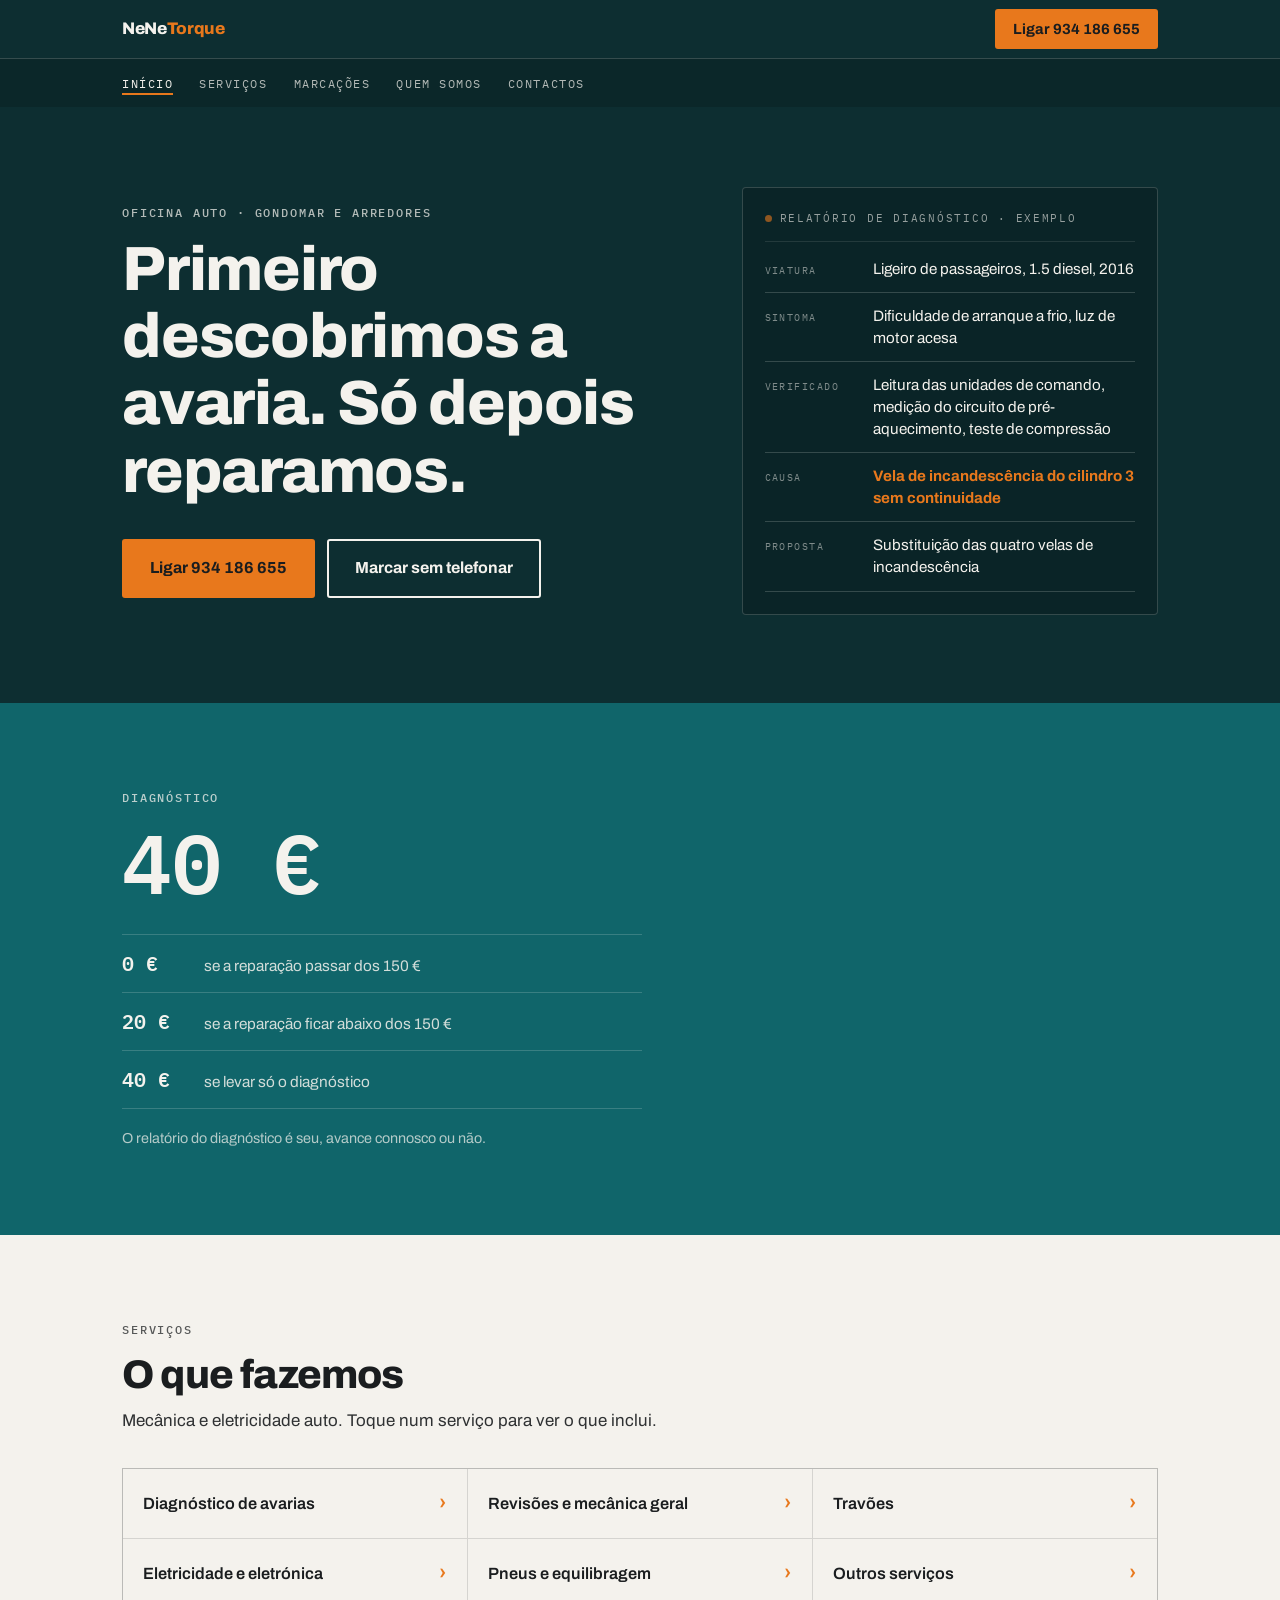
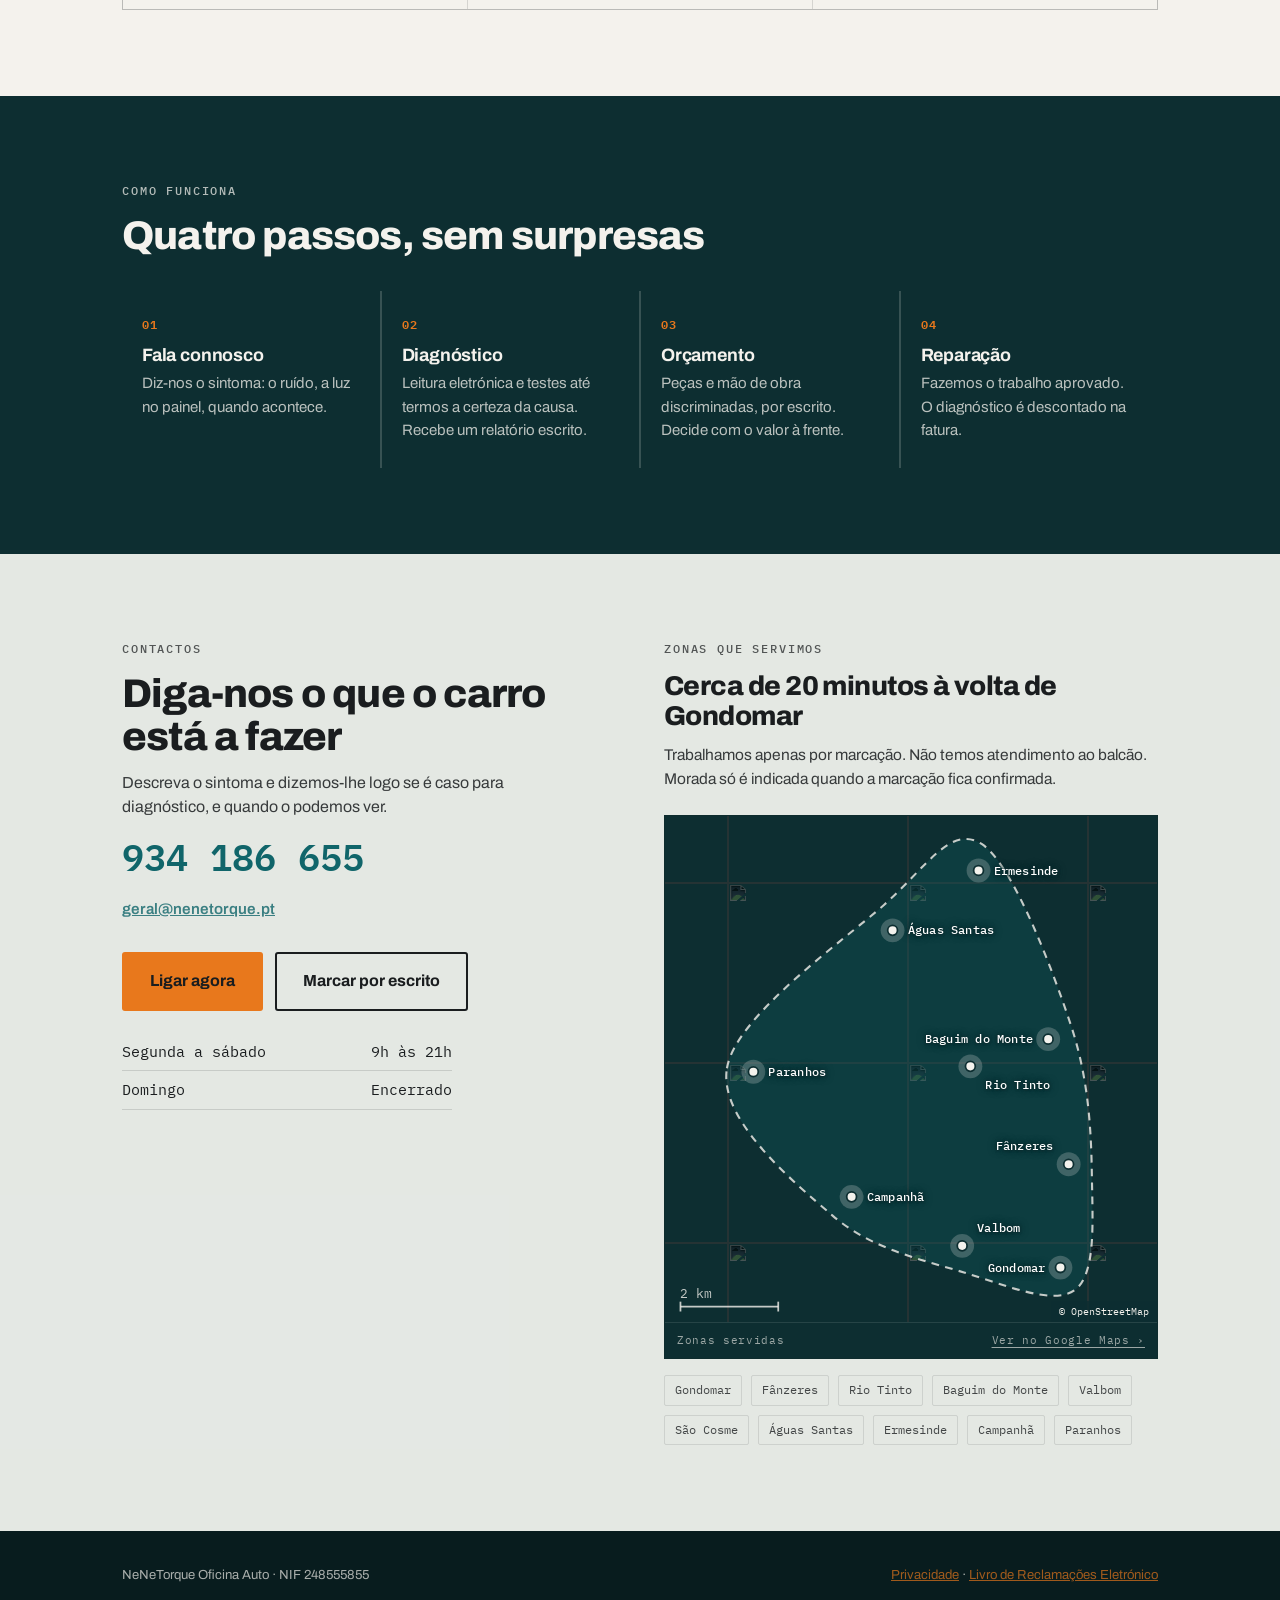
==== commit 9d47c329: "Troca o email do Gmail pelo geral@nenetorque.pt nas tres paginas onde aparecia" ====
--- a/index.html
+++ b/index.html
@@ -26,7 +26,7 @@
   "name": "NeNeTorque Oficina Auto",
   "url": "https://nenetorque.pt",
   "telephone": "+351934186655",
-  "email": "geral.nenetorque@gmail.com",
+  "email": "geral@nenetorque.pt",
   "image": "https://nenetorque.pt/preview.jpg",
   "vatID": "248555855",
   "priceRange": "€€",
@@ -198,7 +198,7 @@
         <h2>Diga-nos o que o carro está a fazer</h2>
         <p style="font-size:1rem;opacity:.85;max-width:44ch">Descreva o sintoma e dizemos-lhe logo se é caso para diagnóstico, e quando o podemos ver.</p>
         <a class="tel" href="tel:+351934186655">934 186 655</a>
-        <p style="opacity:.8;font-size:.95rem">geral.nenetorque@gmail.com</p>
+        <p style="opacity:.8;font-size:.95rem"><a href="mailto:geral@nenetorque.pt" style="color:var(--teal);font-weight:600">geral@nenetorque.pt</a></p>
         <div class="btn-row">
           <a class="btn btn-primary" href="tel:+351934186655">Ligar agora</a>
           <a class="btn btn-ghost" style="color:var(--ink)" href="marcacoes.html">Marcar por escrito</a>
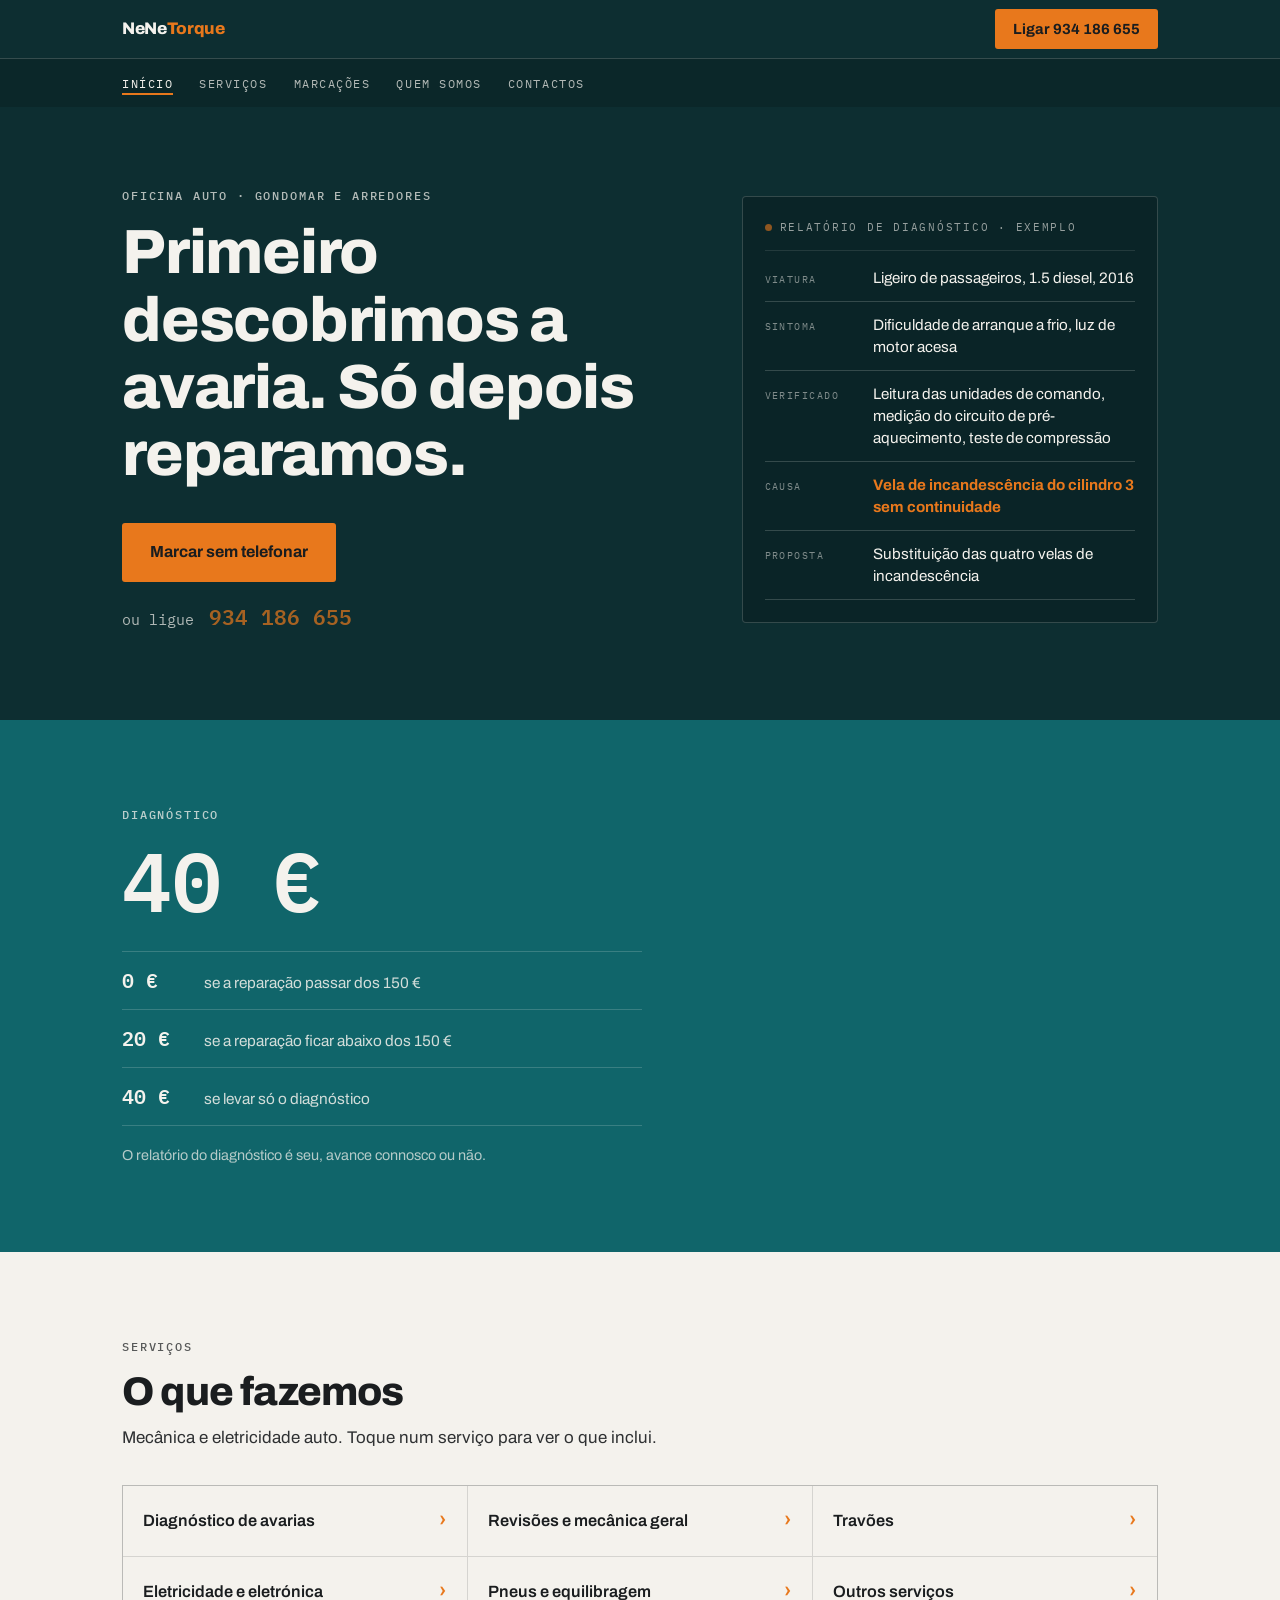
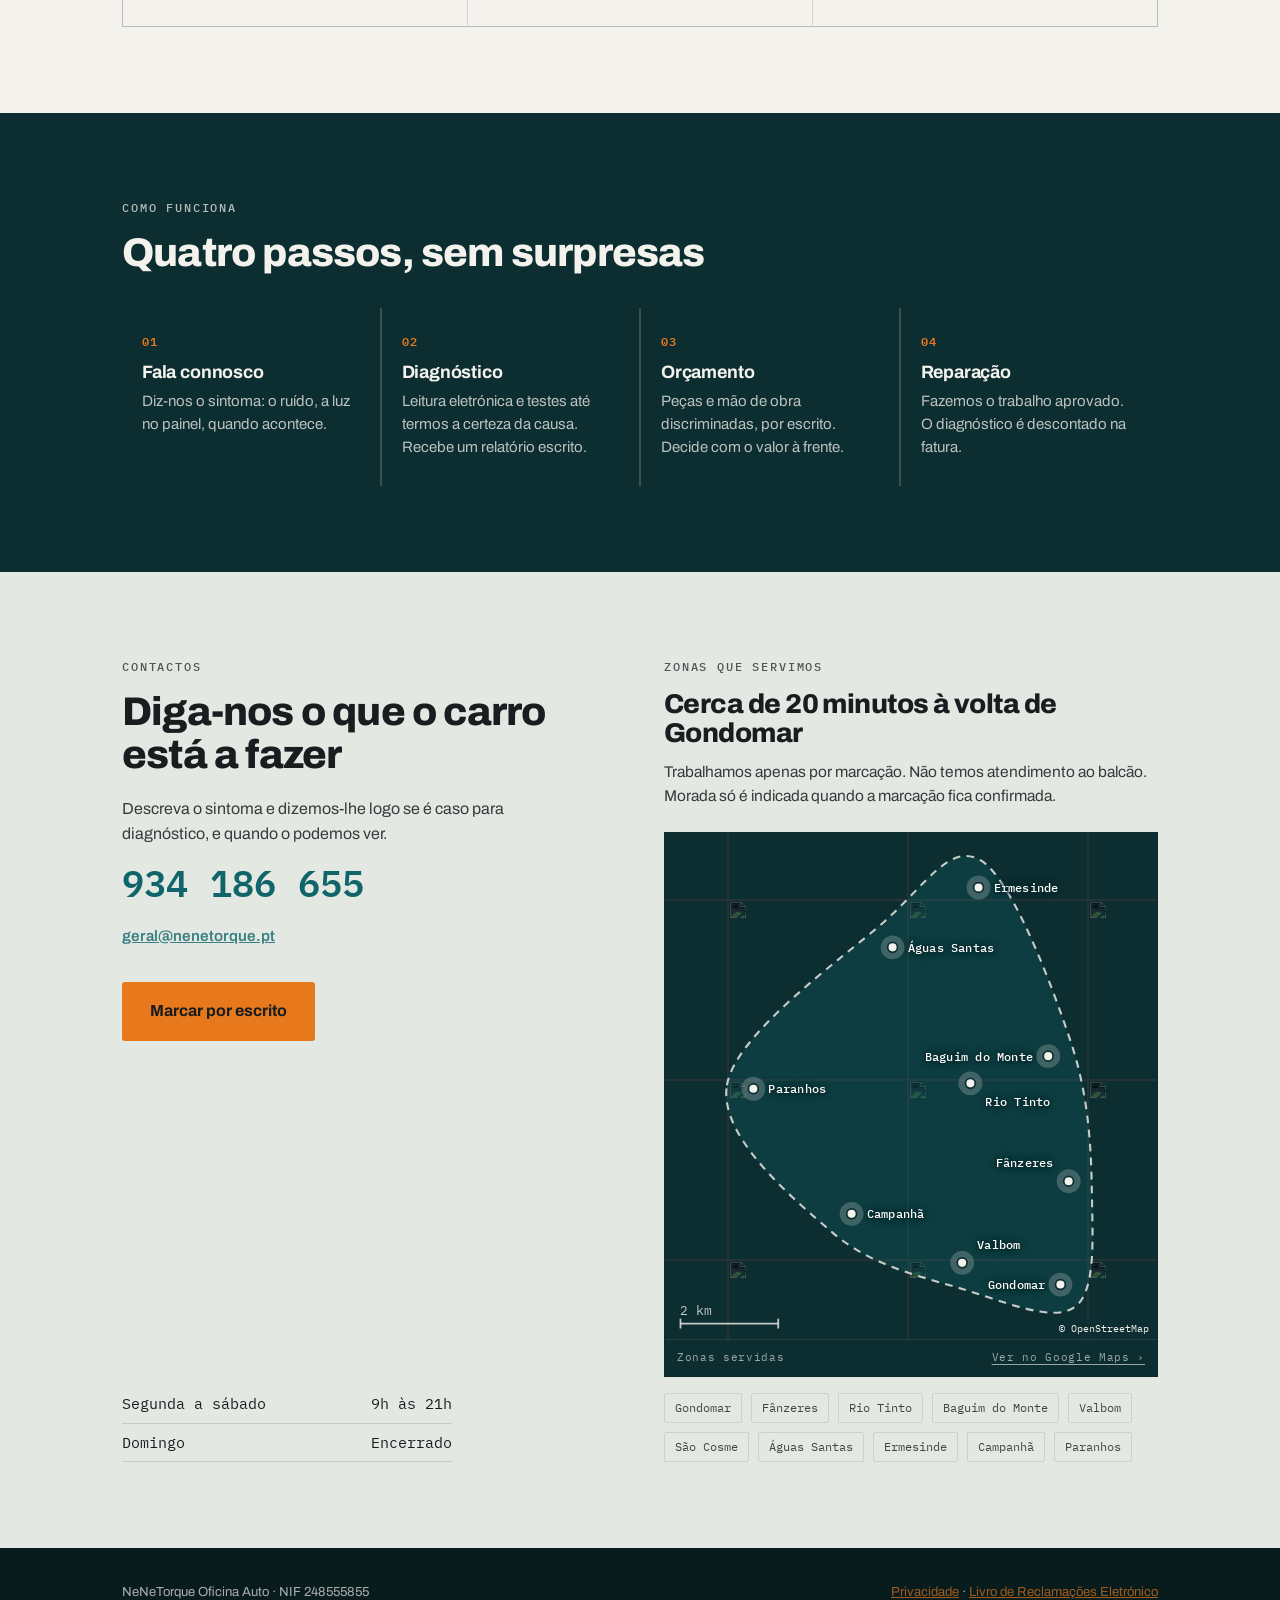
==== commit 6867f886: "Formulario so com matricula, menos campos; em computador o telefone e informacao e nao botao" ====
--- a/index.html
+++ b/index.html
@@ -100,15 +100,15 @@
 
 <header class="bar">
   <div class="wrap bar-top">
-    <a class="brand" href="index.html">NeNe<span>Torque</span></a>
+    <a class="brand" href="./">NeNe<span>Torque</span></a>
     <a class="bar-cta" href="tel:+351934186655">Ligar 934 186 655</a>
   </div>
   <nav class="nav" aria-label="Menu principal">
     <ul>
-      <li><a href="index.html" aria-current="page">Início</a></li>
-      <li><a href="servicos.html">Serviços</a></li>
-      <li><a href="marcacoes.html">Marcações</a></li>
-      <li><a href="quem-somos.html">Quem somos</a></li>
+      <li><a href="./" aria-current="page">Início</a></li>
+      <li><a href="servicos">Serviços</a></li>
+      <li><a href="marcacoes">Marcações</a></li>
+      <li><a href="quem-somos">Quem somos</a></li>
       <li class="nav-contactos"><a href="#contactos">Contactos</a></li>
     </ul>
   </nav>
@@ -121,9 +121,10 @@
       <span class="eyebrow">Oficina auto · Gondomar e arredores</span>
       <h1>Primeiro descobrimos a avaria. Só depois reparamos.</h1>
       <div class="btn-row" style="margin-top:34px">
-        <a class="btn btn-primary" href="tel:+351934186655">Ligar 934 186 655</a>
-        <a class="btn btn-ghost" href="marcacoes.html">Marcar sem telefonar</a>
+        <a class="btn btn-primary so-tel" href="tel:+351934186655">Ligar 934 186 655</a>
+        <a class="btn btn-ghost promove" href="marcacoes">Marcar sem telefonar</a>
       </div>
+      <p class="tel-lado so-pc">ou ligue <a href="tel:+351934186655">934 186 655</a></p>
     </div>
 
     <div class="obd" aria-label="Exemplo de relatório de diagnóstico">
@@ -163,15 +164,15 @@
     <p class="lede">Mecânica e eletricidade auto. Toque num serviço para ver o que inclui.</p>
 
     <div class="svc-grid">
-      <a href="servicos.html#diagnostico">Diagnóstico de avarias</a>
-      <a href="servicos.html#revisoes">Revisões e mecânica geral</a>
-      <a href="servicos.html#travoes">Travões</a>
-      <a href="servicos.html#eletricidade">Eletricidade e eletrónica</a>
-      <a href="servicos.html#pneus">Pneus e equilibragem</a>
-      <a href="servicos.html#outros">Outros serviços</a>
-    </div>
-
-    <a class="btn btn-primary svc-more" href="servicos.html">Ver todos os serviços</a>
+      <a href="servicos#diagnostico">Diagnóstico de avarias</a>
+      <a href="servicos#revisoes">Revisões e mecânica geral</a>
+      <a href="servicos#travoes">Travões</a>
+      <a href="servicos#eletricidade">Eletricidade e eletrónica</a>
+      <a href="servicos#pneus">Pneus e equilibragem</a>
+      <a href="servicos#outros">Outros serviços</a>
+    </div>
+
+    <a class="btn btn-primary svc-more" href="servicos">Ver todos os serviços</a>
   </div>
 </section>
 
@@ -200,8 +201,8 @@
         <a class="tel" href="tel:+351934186655">934 186 655</a>
         <p style="opacity:.8;font-size:.95rem"><a href="mailto:geral@nenetorque.pt" style="color:var(--teal);font-weight:600">geral@nenetorque.pt</a></p>
         <div class="btn-row">
-          <a class="btn btn-primary" href="tel:+351934186655">Ligar agora</a>
-          <a class="btn btn-ghost" style="color:var(--ink)" href="marcacoes.html">Marcar por escrito</a>
+          <a class="btn btn-primary so-tel" href="tel:+351934186655">Ligar agora</a>
+          <a class="btn btn-ghost escuro promove" href="marcacoes">Marcar por escrito</a>
         </div>
         <div class="hours">
           <div><span>Segunda a sábado</span><span>9h às 21h</span></div>
@@ -251,13 +252,13 @@
 <footer>
   <div class="wrap">
     <span>NeNeTorque Oficina Auto · NIF 248555855</span>
-    <span><a href="privacidade.html">Privacidade</a> · <a href="https://www.livroreclamacoes.pt/inicio">Livro de Reclamações Eletrónico</a></span>
+    <span><a href="privacidade">Privacidade</a> · <a href="https://www.livroreclamacoes.pt/inicio">Livro de Reclamações Eletrónico</a></span>
   </div>
 </footer>
 
 <nav class="callbar" aria-label="Contacto rápido">
   <a class="c1" href="tel:+351934186655">Ligar</a>
-  <a class="c2" href="marcacoes.html">Marcar</a>
+  <a class="c2" href="marcacoes">Marcar</a>
 </nav>
 
 
--- a/style.css
+++ b/style.css
@@ -197,6 +197,48 @@
 @media(min-width:620px){.two{grid-template-columns:1fr 1fr}}
 .book-err{color:var(--amber);font-size:.9rem;margin-top:10px;font-weight:600}
 .book-alt{font-size:.88rem;opacity:.7;margin-top:14px}
+.book-enviar{width:100%;margin-top:20px}
+/* em computador a coluna de contexto fica a esquerda, como sempre esteve.
+   em telemovel nao se aplica e o formulario fica primeiro, que e a ordem do DOM */
+@media(min-width:900px){.book-info{order:-1}}
+.field .opt{
+  font-family:var(--mono);font-size:.62rem;letter-spacing:.1em;opacity:.6;
+  border:1px solid var(--line-dark);border-radius:2px;padding:2px 6px;margin-left:8px;
+}
+.field .ajuda{font-size:.82rem;opacity:.6;margin-top:7px;line-height:1.45}
+/* o seletor de data do telemovel vem com aspeto proprio: uniformiza-se aqui */
+.field input[type=date]{min-height:52px;color-scheme:dark}
+.phead-sub{margin-top:14px;font-size:1rem;opacity:.8;max-width:40ch}
+/* paginas onde so faz sentido uma acao: a chamada ocupa a barra toda */
+.callbar-so .c1{flex:1}
+
+/* ---------- telefone: acao em telemovel, informacao em computador ----------
+   um botao "Ligar" num portatil nao faz ninguem ligar. Em computador o
+   botao sai, o numero fica em texto grande, e a acao que funciona ali
+   (marcar por escrito) passa a ser a principal. */
+.so-pc{display:none}
+@media(min-width:820px){
+  .so-tel{display:none}
+  .so-pc{display:inline-flex}
+  p.so-pc{display:block}
+  .promove{background:var(--amber);color:var(--ink);border-color:transparent}
+  .promove:hover{background:#f5871f}
+  .contact a.tel{font-size:2.9rem}
+}
+.btn-ghost.escuro{color:var(--ink)}
+.tel-lado{margin-top:18px;font-family:var(--mono);font-size:.95rem;opacity:.7}
+.tel-lado a{font-size:1.3rem;font-weight:600;color:var(--amber);text-decoration:none;margin-left:6px}
+.contact .tel-lado a{color:var(--teal)}
+
+/* coluna dos contactos: o horario encosta ao fundo, ao nivel do mapa,
+   e o que esta pelo meio respira mais, para o vazio nao ficar todo num sitio */
+@media(min-width:820px){
+  .contact .cols>div:first-child{display:flex;flex-direction:column}
+  .contact .cols .lede{margin-bottom:4px}
+  .contact a.tel{margin:30px 0 10px}
+  .contact .cols .btn-row{margin-top:34px}
+  .contact .cols .hours{margin-top:auto;padding-top:26px}
+}
 
 /* ---------- generic columns / areas / photos ---------- */
 .cols{display:grid;gap:34px;margin-top:34px}
@@ -353,7 +395,15 @@
   .svc-note{margin-top:30px;font-size:.95rem;padding:17px 18px}
 
   /* ---- marcações ---- */
-  .book-grid{gap:40px}
+  /* cabeçalho curto: quem toca em Marcações quer o formulário, não o discurso */
+  .phead-curto{padding:30px 0 20px}
+  .phead-curto h1{font-size:1.95rem}
+  .book{padding-top:20px;padding-bottom:46px}
+  .book-grid{gap:34px}
+  .book-info{border-top:1px solid var(--line-dark);padding-top:26px}
+  .book-enviar{margin-top:24px}
+  .book-alt{font-size:.88rem;margin-top:12px}
+  .book-info h2{margin-bottom:8px}
   .field{margin-bottom:20px}
   .field label{font-size:.7rem;margin-bottom:9px}
   .field input,.field select,.field textarea{font-size:1rem;padding:15px 14px}
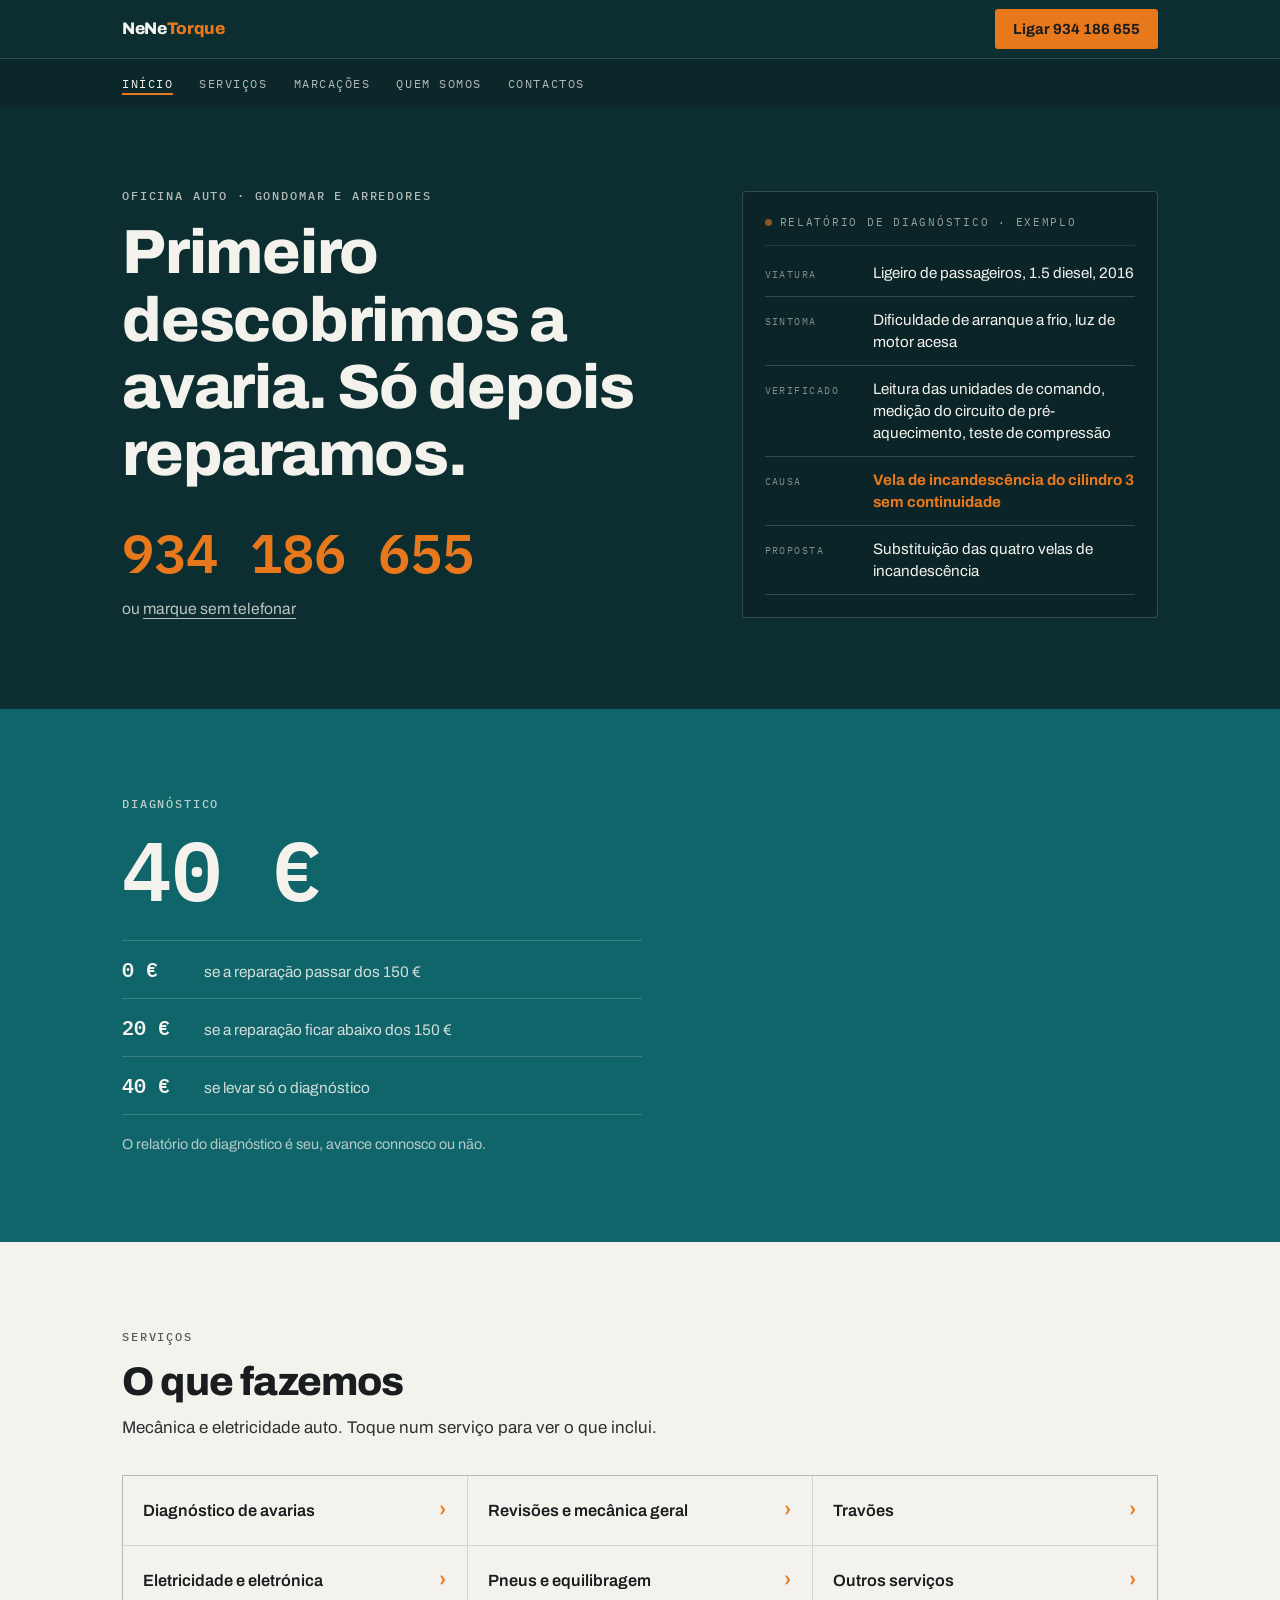
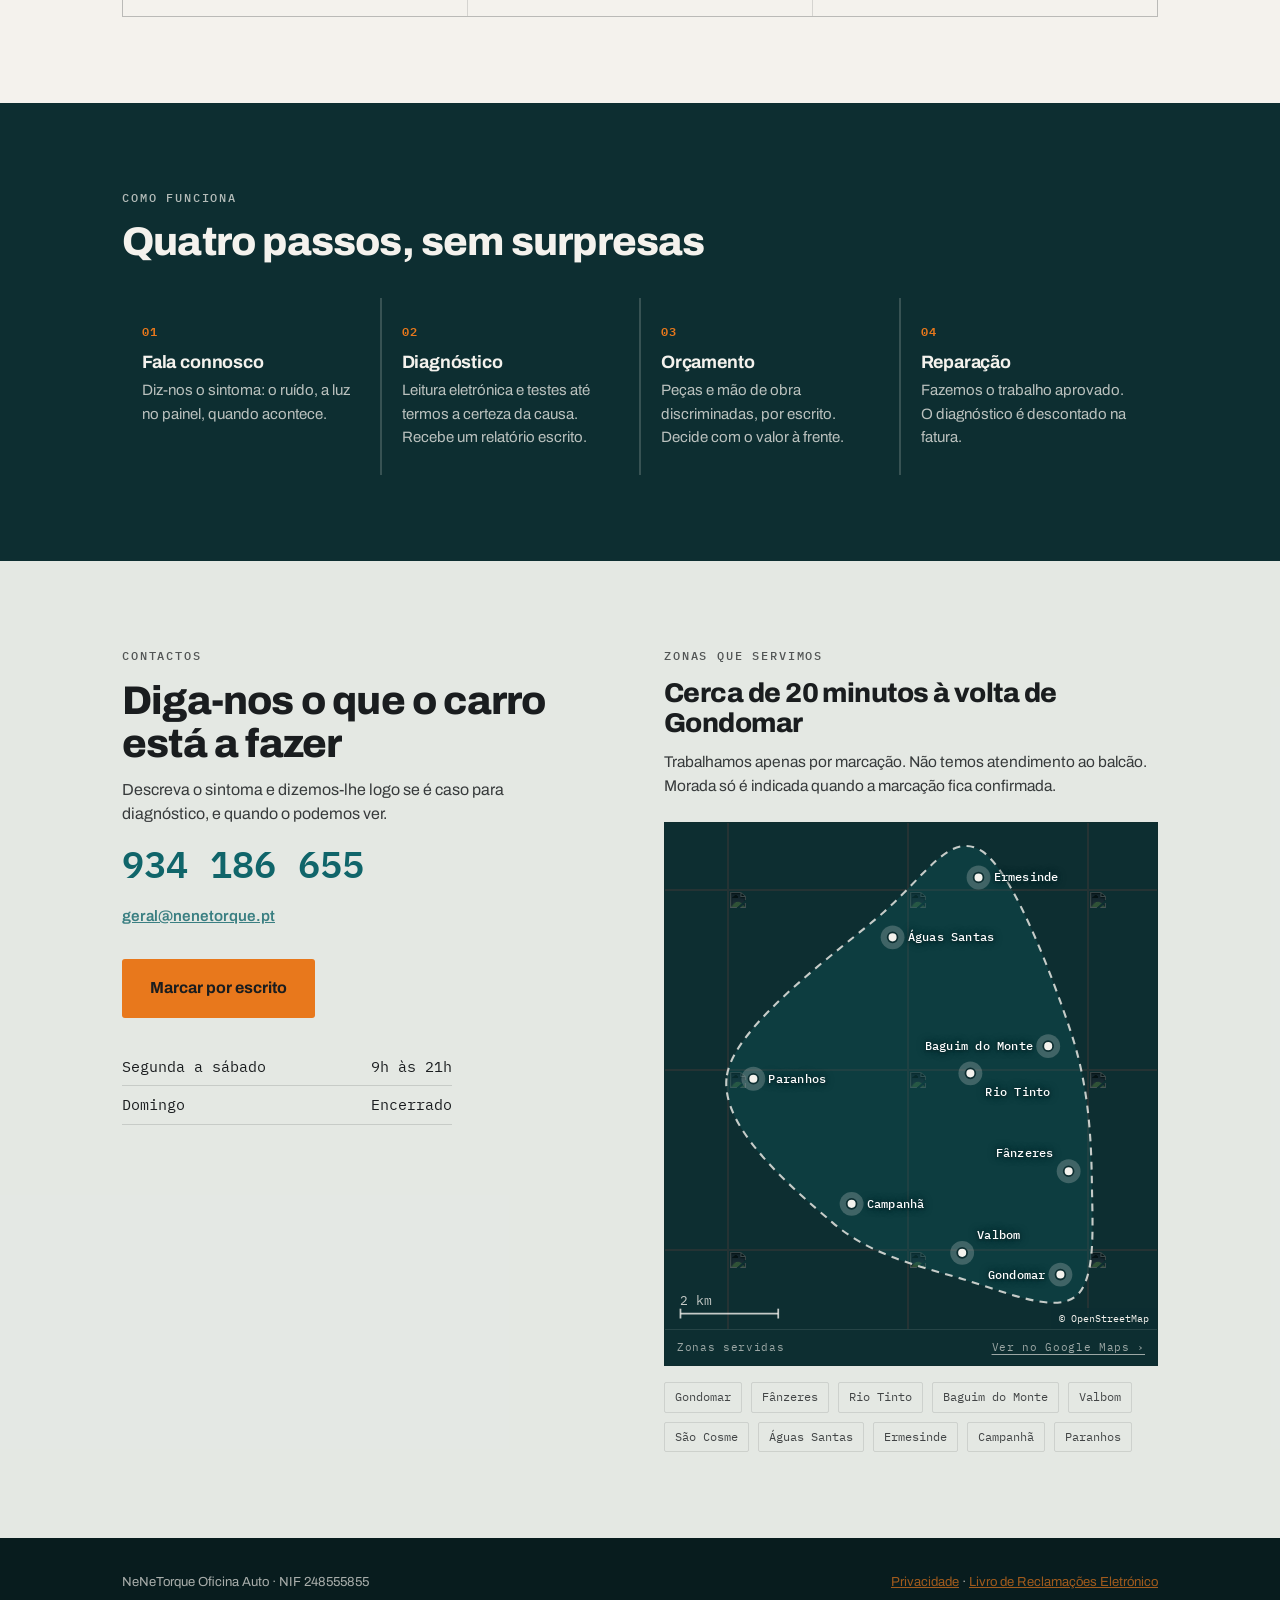
==== commit 03ef2641: "Em computador a chamada e o numero em destaque, sem botoes que nao ligam; horario de volta ao fluxo;" ====
--- a/index.html
+++ b/index.html
@@ -120,11 +120,14 @@
     <div>
       <span class="eyebrow">Oficina auto · Gondomar e arredores</span>
       <h1>Primeiro descobrimos a avaria. Só depois reparamos.</h1>
-      <div class="btn-row" style="margin-top:34px">
-        <a class="btn btn-primary so-tel" href="tel:+351934186655">Ligar 934 186 655</a>
-        <a class="btn btn-ghost promove" href="marcacoes">Marcar sem telefonar</a>
-      </div>
-      <p class="tel-lado so-pc">ou ligue <a href="tel:+351934186655">934 186 655</a></p>
+      <div class="btn-row so-tel" style="margin-top:34px">
+        <a class="btn btn-primary" href="tel:+351934186655">Ligar 934 186 655</a>
+        <a class="btn btn-ghost" href="marcacoes">Marcar sem telefonar</a>
+      </div>
+      <div class="chamada so-pc">
+        <a class="tel-destaque" href="tel:+351934186655">934 186 655</a>
+        <p class="chamada-alt">ou <a href="marcacoes">marque sem telefonar</a></p>
+      </div>
     </div>
 
     <div class="obd" aria-label="Exemplo de relatório de diagnóstico">
--- a/style.css
+++ b/style.css
@@ -207,7 +207,10 @@
 }
 .field .ajuda{font-size:.82rem;opacity:.6;margin-top:7px;line-height:1.45}
 /* o seletor de data do telemovel vem com aspeto proprio: uniformiza-se aqui */
-.field input[type=date]{min-height:52px;color-scheme:dark}
+.field input[type=date]{min-height:52px;color-scheme:dark;-webkit-text-fill-color:var(--paper)}
+.field input[type=date]::-webkit-datetime-edit{color:var(--paper)}
+.field input[type=date].vazio::-webkit-datetime-edit{opacity:.45}
+.field input[type=date]::-webkit-calendar-picker-indicator{opacity:.65;cursor:pointer}
 .phead-sub{margin-top:14px;font-size:1rem;opacity:.8;max-width:40ch}
 /* paginas onde so faz sentido uma acao: a chamada ocupa a barra toda */
 .callbar-so .c1{flex:1}
@@ -220,24 +223,26 @@
 @media(min-width:820px){
   .so-tel{display:none}
   .so-pc{display:inline-flex}
-  p.so-pc{display:block}
+  p.so-pc,div.so-pc{display:block}
   .promove{background:var(--amber);color:var(--ink);border-color:transparent}
   .promove:hover{background:#f5871f}
   .contact a.tel{font-size:2.9rem}
 }
 .btn-ghost.escuro{color:var(--ink)}
-.tel-lado{margin-top:18px;font-family:var(--mono);font-size:.95rem;opacity:.7}
-.tel-lado a{font-size:1.3rem;font-weight:600;color:var(--amber);text-decoration:none;margin-left:6px}
-.contact .tel-lado a{color:var(--teal)}
-
-/* coluna dos contactos: o horario encosta ao fundo, ao nivel do mapa,
-   e o que esta pelo meio respira mais, para o vazio nao ficar todo num sitio */
+/* em computador a chamada e o numero, nao um botao que nao liga a ninguem */
+.chamada{margin-top:36px}
+.tel-destaque{
+  font-family:var(--mono);font-size:clamp(2.2rem,4.4vw,3.4rem);font-weight:600;line-height:1;
+  color:var(--amber);text-decoration:none;display:inline-block;
+}
+.tel-destaque:hover{text-decoration:underline;text-underline-offset:7px}
+.chamada-alt{margin-top:16px;font-size:.98rem;opacity:.75}
+.chamada-alt a{color:inherit;text-underline-offset:4px}
+
 @media(min-width:820px){
-  .contact .cols>div:first-child{display:flex;flex-direction:column}
   .contact .cols .lede{margin-bottom:4px}
-  .contact a.tel{margin:30px 0 10px}
-  .contact .cols .btn-row{margin-top:34px}
-  .contact .cols .hours{margin-top:auto;padding-top:26px}
+  .contact a.tel{margin:26px 0 8px}
+  .contact .cols .hours{margin-top:30px}
 }
 
 /* ---------- generic columns / areas / photos ---------- */
@@ -401,6 +406,9 @@
   .book{padding-top:20px;padding-bottom:46px}
   .book-grid{gap:34px}
   .book-info{border-top:1px solid var(--line-dark);padding-top:26px}
+  /* em telemovel o texto de contexto e so mais scroll: fica o horario */
+  .book-contexto{display:none}
+  .book-info .hours{margin-top:0;border-top:none;padding-top:0}
   .book-enviar{margin-top:24px}
   .book-alt{font-size:.88rem;margin-top:12px}
   .book-info h2{margin-bottom:8px}
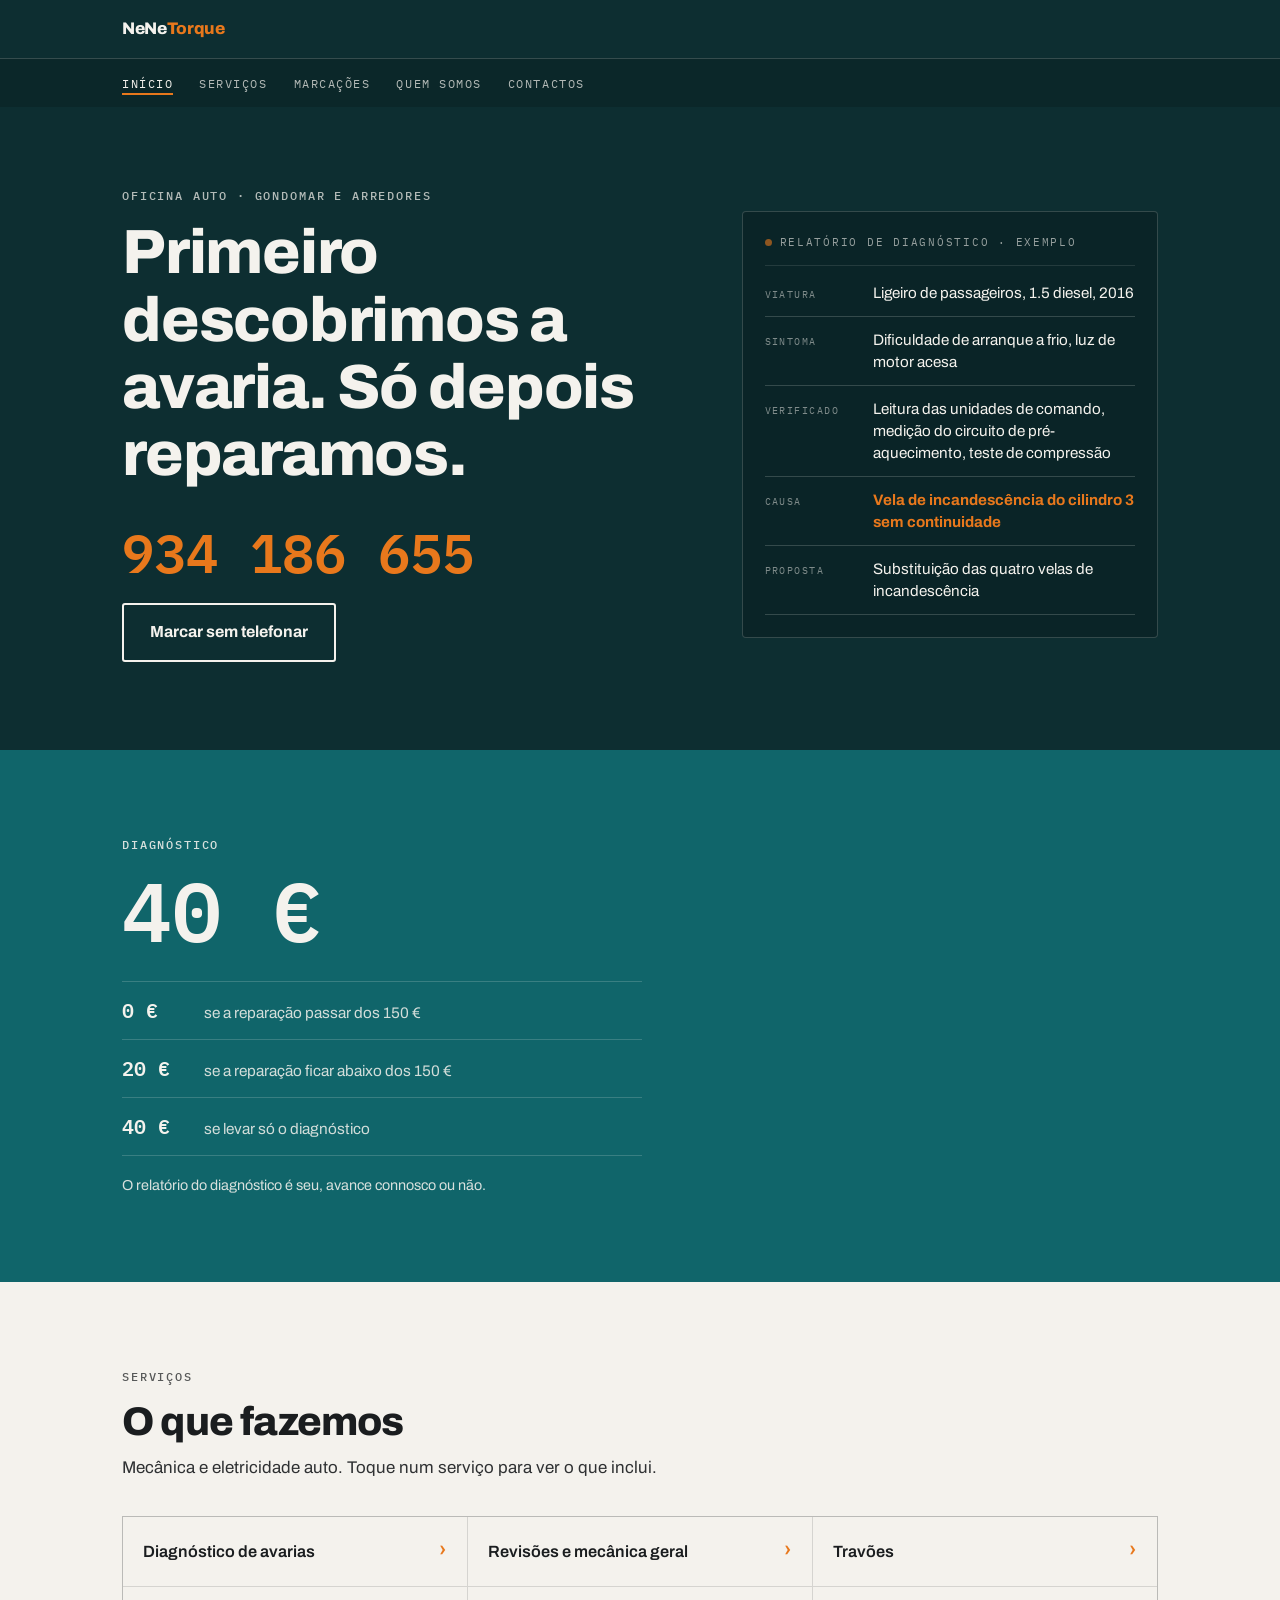
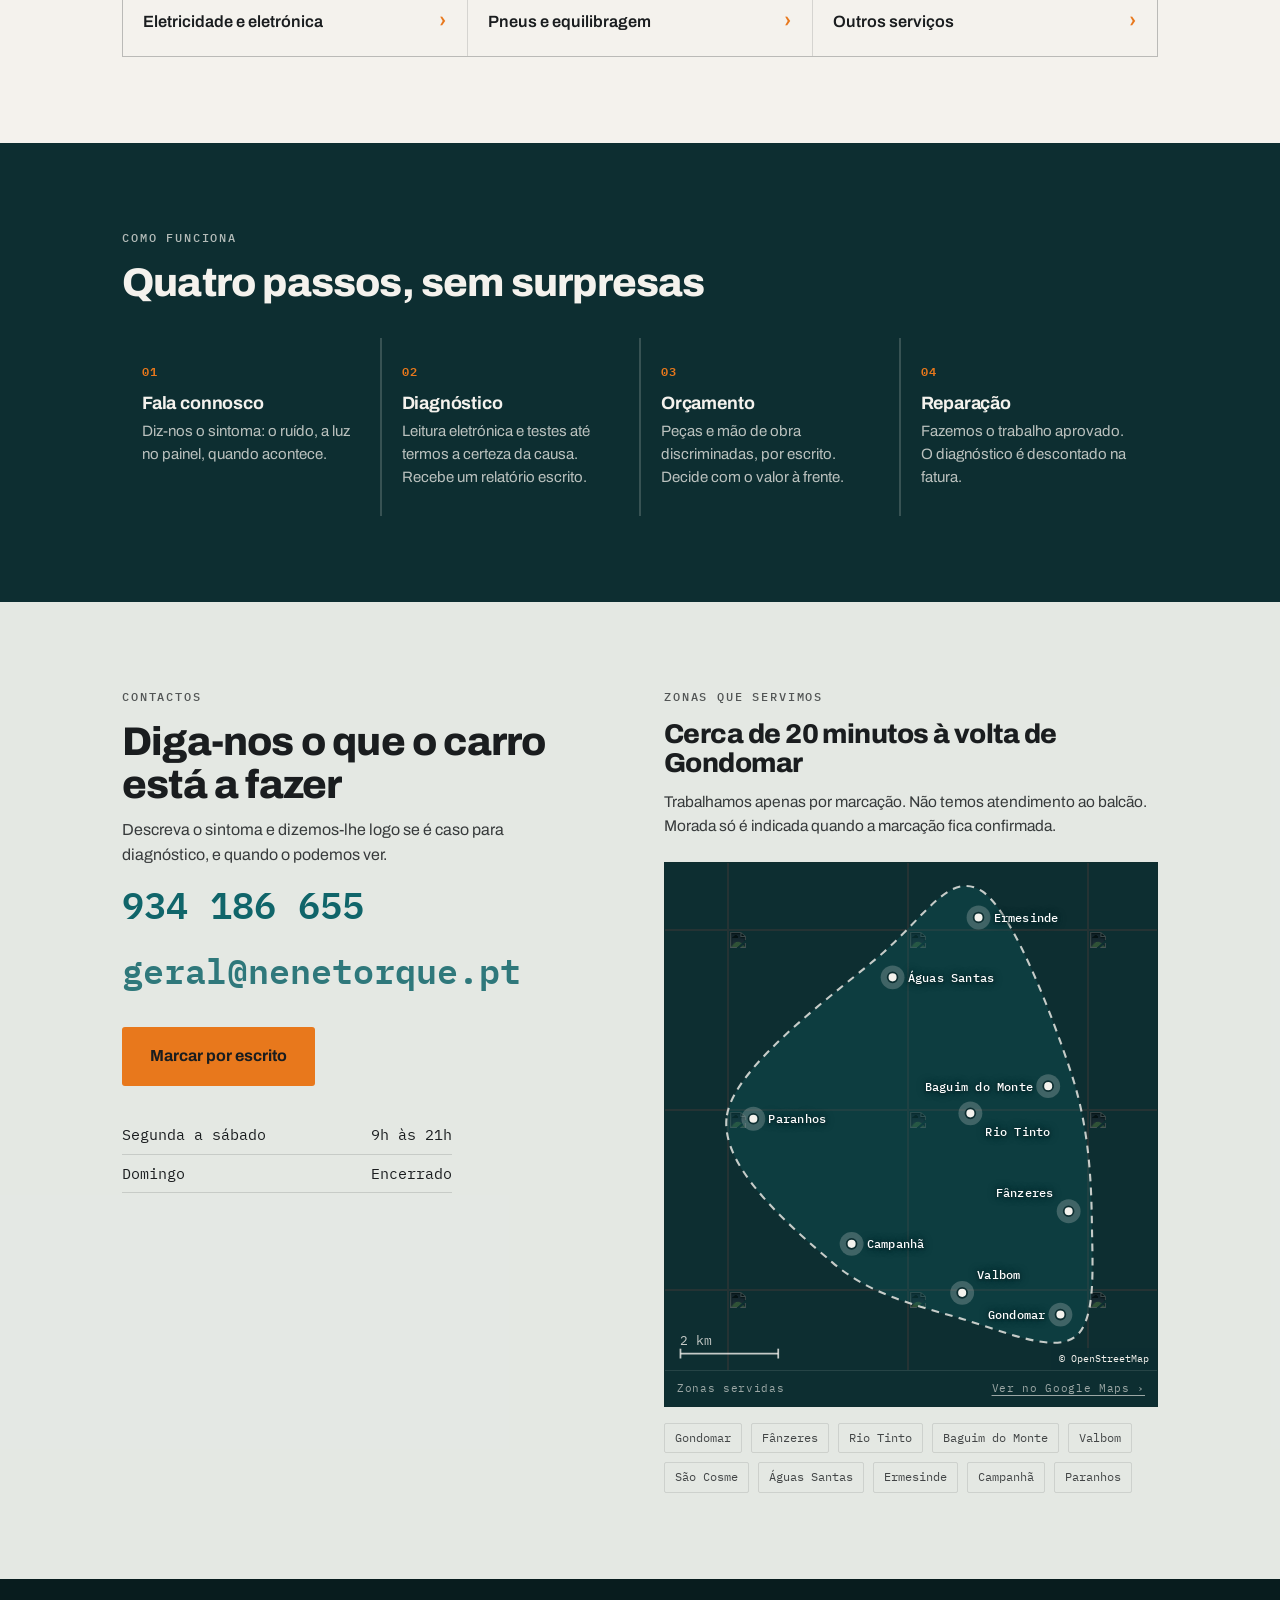
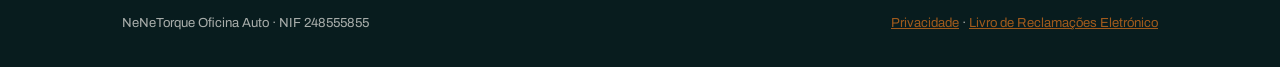
==== commit ff28e588: "Tipos de letra alojados no proprio dominio; barra fixa aparece ao rolar; dica dd/mm/aaaa desenhada; " ====
--- a/index.html
+++ b/index.html
@@ -15,9 +15,8 @@
 <meta property="og:url" content="https://nenetorque.pt/">
 <meta property="og:image" content="https://nenetorque.pt/preview.jpg">
 <meta name="twitter:card" content="summary_large_image">
-<link rel="preconnect" href="https://fonts.googleapis.com">
-<link rel="preconnect" href="https://fonts.gstatic.com" crossorigin>
-<link href="https://fonts.googleapis.com/css2?family=Archivo:wght@400;500;600;700;800&family=IBM+Plex+Mono:wght@400;500;600&display=swap" rel="stylesheet">
+<meta name="theme-color" content="#0D2E31">
+<link rel="preload" href="fontes/archivo.woff2" as="font" type="font/woff2" crossorigin>
 <link rel="stylesheet" href="style.css">
 <script type="application/ld+json">
 {
@@ -101,7 +100,6 @@
 <header class="bar">
   <div class="wrap bar-top">
     <a class="brand" href="./">NeNe<span>Torque</span></a>
-    <a class="bar-cta" href="tel:+351934186655">Ligar 934 186 655</a>
   </div>
   <nav class="nav" aria-label="Menu principal">
     <ul>
@@ -126,7 +124,7 @@
       </div>
       <div class="chamada so-pc">
         <a class="tel-destaque" href="tel:+351934186655">934 186 655</a>
-        <p class="chamada-alt">ou <a href="marcacoes">marque sem telefonar</a></p>
+        <a class="btn btn-ghost chamada-btn" href="marcacoes">Marcar sem telefonar</a>
       </div>
     </div>
 
@@ -202,7 +200,7 @@
         <h2>Diga-nos o que o carro está a fazer</h2>
         <p style="font-size:1rem;opacity:.85;max-width:44ch">Descreva o sintoma e dizemos-lhe logo se é caso para diagnóstico, e quando o podemos ver.</p>
         <a class="tel" href="tel:+351934186655">934 186 655</a>
-        <p style="opacity:.8;font-size:.95rem"><a href="mailto:geral@nenetorque.pt" style="color:var(--teal);font-weight:600">geral@nenetorque.pt</a></p>
+        <p style="margin-top:6px"><a class="email-grande" href="mailto:geral@nenetorque.pt">geral@nenetorque.pt</a></p>
         <div class="btn-row">
           <a class="btn btn-primary so-tel" href="tel:+351934186655">Ligar agora</a>
           <a class="btn btn-ghost escuro promove" href="marcacoes">Marcar por escrito</a>
--- a/style.css
+++ b/style.css
@@ -1,3 +1,14 @@
+/* Tipos de letra servidos deste dominio, sem pedidos a terceiros.
+   Archivo (variavel) e IBM Plex Mono, ambos sob a SIL Open Font License.
+   As licencas acompanham os ficheiros em fontes/. */
+@font-face{
+  font-family:'Archivo';font-style:normal;font-weight:100 900;font-display:swap;
+  src:url('fontes/archivo.woff2') format('woff2');
+}
+@font-face{font-family:'IBM Plex Mono';font-style:normal;font-weight:400;font-display:swap;src:url('fontes/plex-mono-400.woff2') format('woff2')}
+@font-face{font-family:'IBM Plex Mono';font-style:normal;font-weight:500;font-display:swap;src:url('fontes/plex-mono-500.woff2') format('woff2')}
+@font-face{font-family:'IBM Plex Mono';font-style:normal;font-weight:600;font-display:swap;src:url('fontes/plex-mono-600.woff2') format('woff2')}
+
 :root{
   --paper:#F4F2ED;
   --teal:#10656A;
@@ -12,7 +23,7 @@
   --callbar:61px;                 /* altura exata da barra fixa em telemovel */
   --segura:env(safe-area-inset-bottom,0px);
 }
-*{box-sizing:border-box;margin:0;padding:0}
+*{box-sizing:border-box;margin:0;padding:0;-webkit-tap-highlight-color:transparent}
 html{scroll-behavior:smooth;scroll-padding-top:112px;background:#081C1E}
 /* corpo em coluna: o rodape e sempre empurrado ate ao fundo do ecra,
    por isso nunca sobra fundo claro por baixo em paginas curtas */
@@ -107,13 +118,13 @@
 
 /* ---------- campaign band ---------- */
 .band{background:var(--teal);color:var(--paper)}
-.band .eyebrow{opacity:.75}
+.band .eyebrow{opacity:.88}
 .fee{font-family:var(--mono);font-size:clamp(3rem,11vw,5.2rem);font-weight:600;line-height:1;margin:6px 0 18px}
 .fee-table{margin-top:30px;border-top:1px solid var(--line-dark);max-width:520px}
 .fee-table div{display:flex;align-items:baseline;gap:18px;padding:13px 0;border-bottom:1px solid var(--line-dark)}
 .fee-v{font-family:var(--mono);font-weight:600;font-size:1.25rem;min-width:64px}
 .fee-table span:last-child{font-size:.96rem;opacity:.85}
-.fee-foot{margin-top:18px;font-size:.9rem;opacity:.72}
+.fee-foot{margin-top:18px;font-size:.9rem;opacity:.88}
 
 /* ---------- service-area map ---------- */
 .areas.small{margin-top:16px}
@@ -207,13 +218,23 @@
 }
 .field .ajuda{font-size:.82rem;opacity:.6;margin-top:7px;line-height:1.45}
 /* o seletor de data do telemovel vem com aspeto proprio: uniformiza-se aqui */
+.campo-data{position:relative;display:block}
 .field input[type=date]{min-height:52px;color-scheme:dark;-webkit-text-fill-color:var(--paper)}
+/* o dd/mm/aaaa nativo nao aparece em alguns navegadores dentro de aplicacoes,
+   por isso desenhamos a dica e escondemo-la assim que houver data escolhida */
+.dica-data{
+  position:absolute;left:15px;top:50%;transform:translateY(-50%);pointer-events:none;
+  font-family:var(--display);font-size:1rem;color:rgba(244,242,237,.5);
+}
+.field input[type=date]:not(.vazio)+.dica-data{display:none}
+.field input[type=date].vazio{-webkit-text-fill-color:transparent;color:transparent}
 .field input[type=date]::-webkit-datetime-edit{color:var(--paper)}
-.field input[type=date].vazio::-webkit-datetime-edit{opacity:.45}
+.field input[type=date].vazio::-webkit-datetime-edit{opacity:.58}
 .field input[type=date]::-webkit-calendar-picker-indicator{opacity:.65;cursor:pointer}
 .phead-sub{margin-top:14px;font-size:1rem;opacity:.8;max-width:40ch}
 /* paginas onde so faz sentido uma acao: a chamada ocupa a barra toda */
 .callbar-so .c1{flex:1}
+@media(min-width:820px){.hours-marcacoes{border-top:1px solid var(--line-dark);padding-top:18px;margin-top:26px}}
 
 /* ---------- telefone: acao em telemovel, informacao em computador ----------
    um botao "Ligar" num portatil nao faz ninguem ligar. Em computador o
@@ -227,6 +248,7 @@
   .promove{background:var(--amber);color:var(--ink);border-color:transparent}
   .promove:hover{background:#f5871f}
   .contact a.tel{font-size:2.9rem}
+  .contact .email-grande{font-size:clamp(1.05rem,2.95vw,2.2rem)}
 }
 .btn-ghost.escuro{color:var(--ink)}
 /* em computador a chamada e o numero, nao um botao que nao liga a ninguem */
@@ -235,9 +257,8 @@
   font-family:var(--mono);font-size:clamp(2.2rem,4.4vw,3.4rem);font-weight:600;line-height:1;
   color:var(--amber);text-decoration:none;display:inline-block;
 }
-.tel-destaque:hover{text-decoration:underline;text-underline-offset:7px}
-.chamada-alt{margin-top:16px;font-size:.98rem;opacity:.75}
-.chamada-alt a{color:inherit;text-underline-offset:4px}
+.tel-destaque.escuro{color:var(--teal)}
+.chamada-btn{margin-top:22px}
 
 @media(min-width:820px){
   .contact .cols .lede{margin-bottom:4px}
@@ -251,6 +272,9 @@
 .cols p{margin-top:9px;opacity:.85;font-size:.98rem}
 .areas{display:flex;flex-wrap:wrap;gap:9px;margin-top:26px}
 .areas li{list-style:none;font-family:var(--mono);font-size:.83rem;border:1px solid var(--line);padding:7px 13px;border-radius:2px}
+/* enquanto nao houver fotografias, o bloco tracejado nao vai para o publico */
+.photo.por-fazer{display:none}
+@media(min-width:820px){.cols.cols-1{grid-template-columns:1fr}}
 .photo{
   border:2px dashed var(--amber);background:rgba(232,120,28,.06);aspect-ratio:4/3;
   display:flex;align-items:center;justify-content:center;text-align:center;padding:20px;
@@ -260,6 +284,11 @@
 /* ---------- contact ---------- */
 .contact{background:rgba(16,101,106,.07)}
 .contact a.tel{font-family:var(--mono);font-size:clamp(1.5rem,5.5vw,2.3rem);font-weight:600;color:var(--teal);text-decoration:none;display:inline-block;margin:8px 0 4px}
+.email-grande{
+  font-family:var(--mono);font-weight:600;color:var(--teal);text-decoration:none;
+  font-size:1.05rem;display:inline-block;word-break:break-all;
+}
+.email-grande:hover{text-decoration:underline;text-underline-offset:4px}
 .hours{font-family:var(--mono);font-size:.95rem;margin-top:22px}
 .hours div{padding:7px 0;border-bottom:1px solid var(--line);display:flex;justify-content:space-between;gap:24px;max-width:330px}
 
@@ -273,7 +302,11 @@
 .callbar{
   position:fixed;left:0;right:0;bottom:0;z-index:70;display:flex;
   border-top:1px solid rgba(0,0,0,.2);padding-bottom:var(--segura);
-}
+  transform:translateY(105%);transition:transform .24s ease;
+}
+/* ao contrario do cabecalho: esconde-se no topo e sobe quando se comeca a rolar */
+.callbar.callbar-visivel{transform:none}
+@media(prefers-reduced-motion:reduce){.callbar{transition:none}}
 @media(min-width:820px){.callbar{display:none}}
 .callbar a{
   flex:1;display:flex;align-items:center;justify-content:center;height:60px;
@@ -405,7 +438,7 @@
   .phead-curto h1{font-size:1.95rem}
   .book{padding-top:20px;padding-bottom:46px}
   .book-grid{gap:34px}
-  .book-info{border-top:1px solid var(--line-dark);padding-top:26px}
+  .book-info{border-top:none;padding-top:6px}
   /* em telemovel o texto de contexto e so mais scroll: fica o horario */
   .book-contexto{display:none}
   .book-info .hours{margin-top:0;border-top:none;padding-top:0}
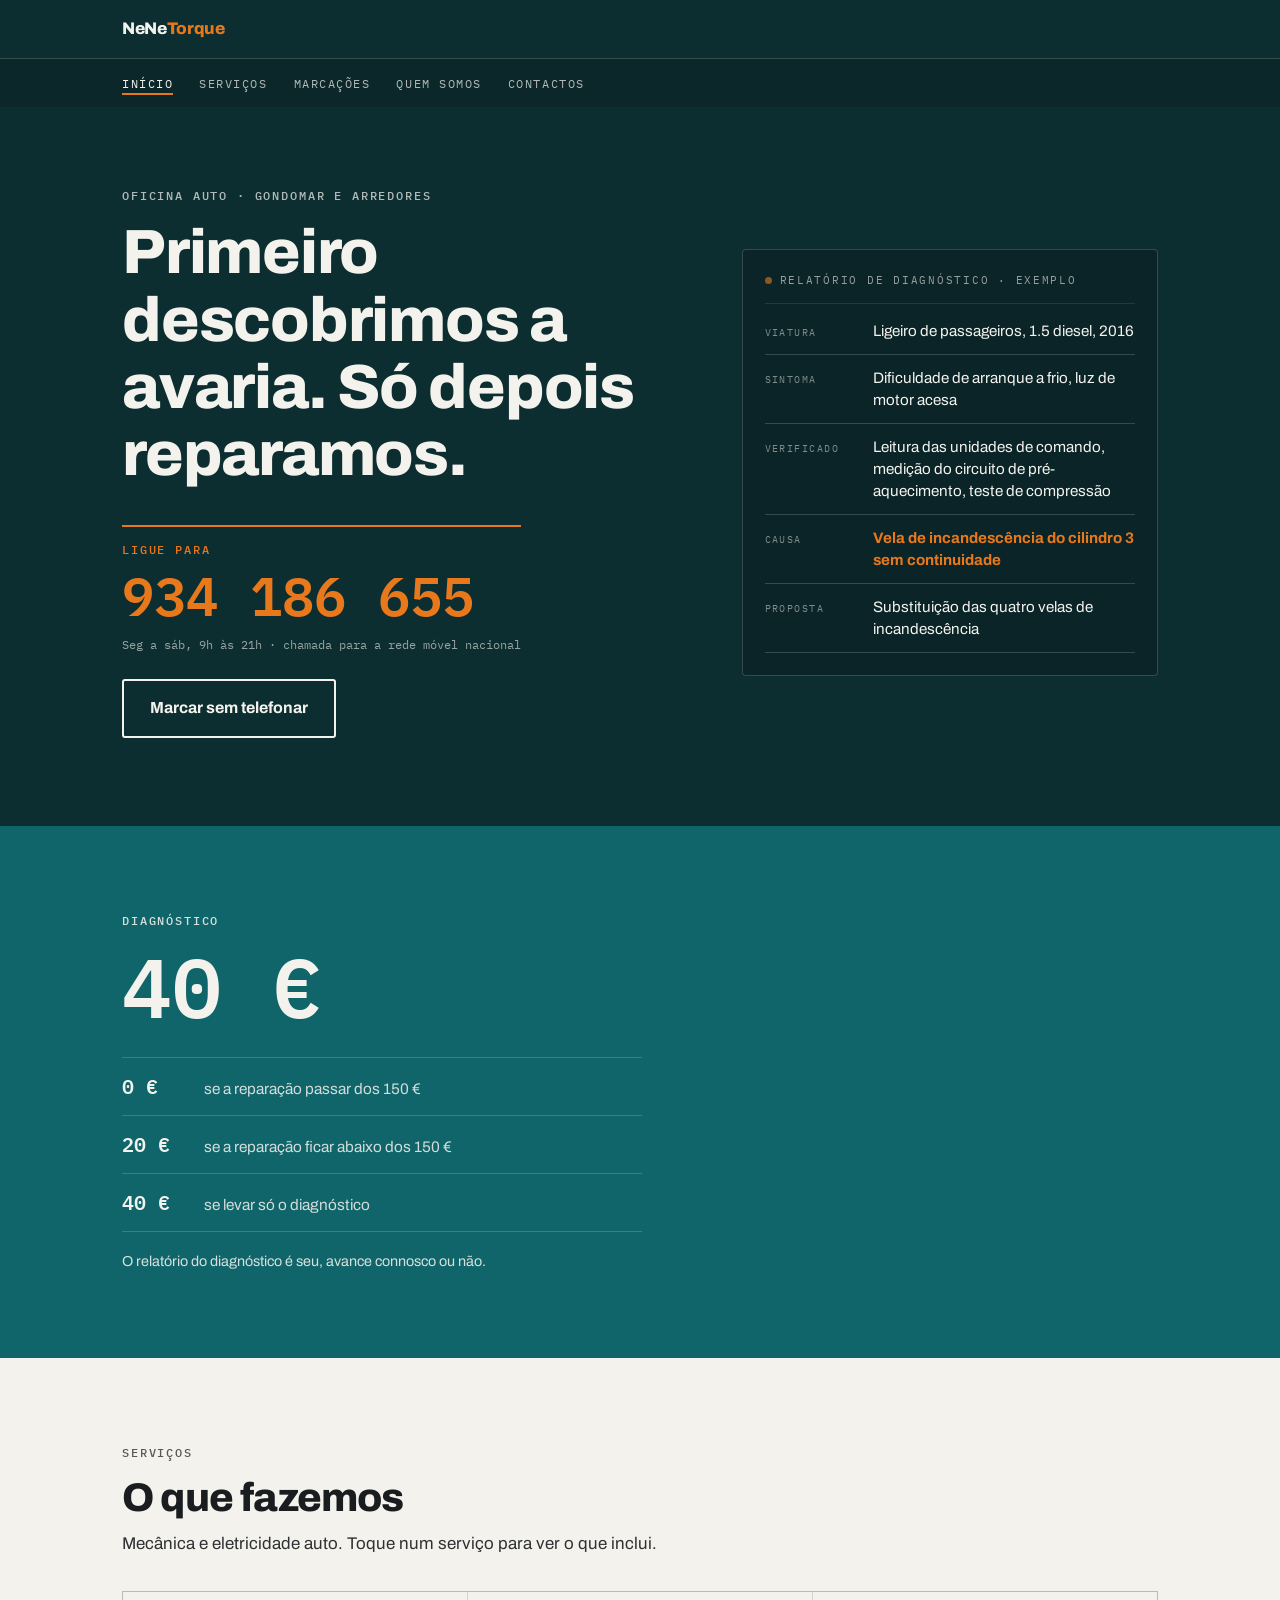
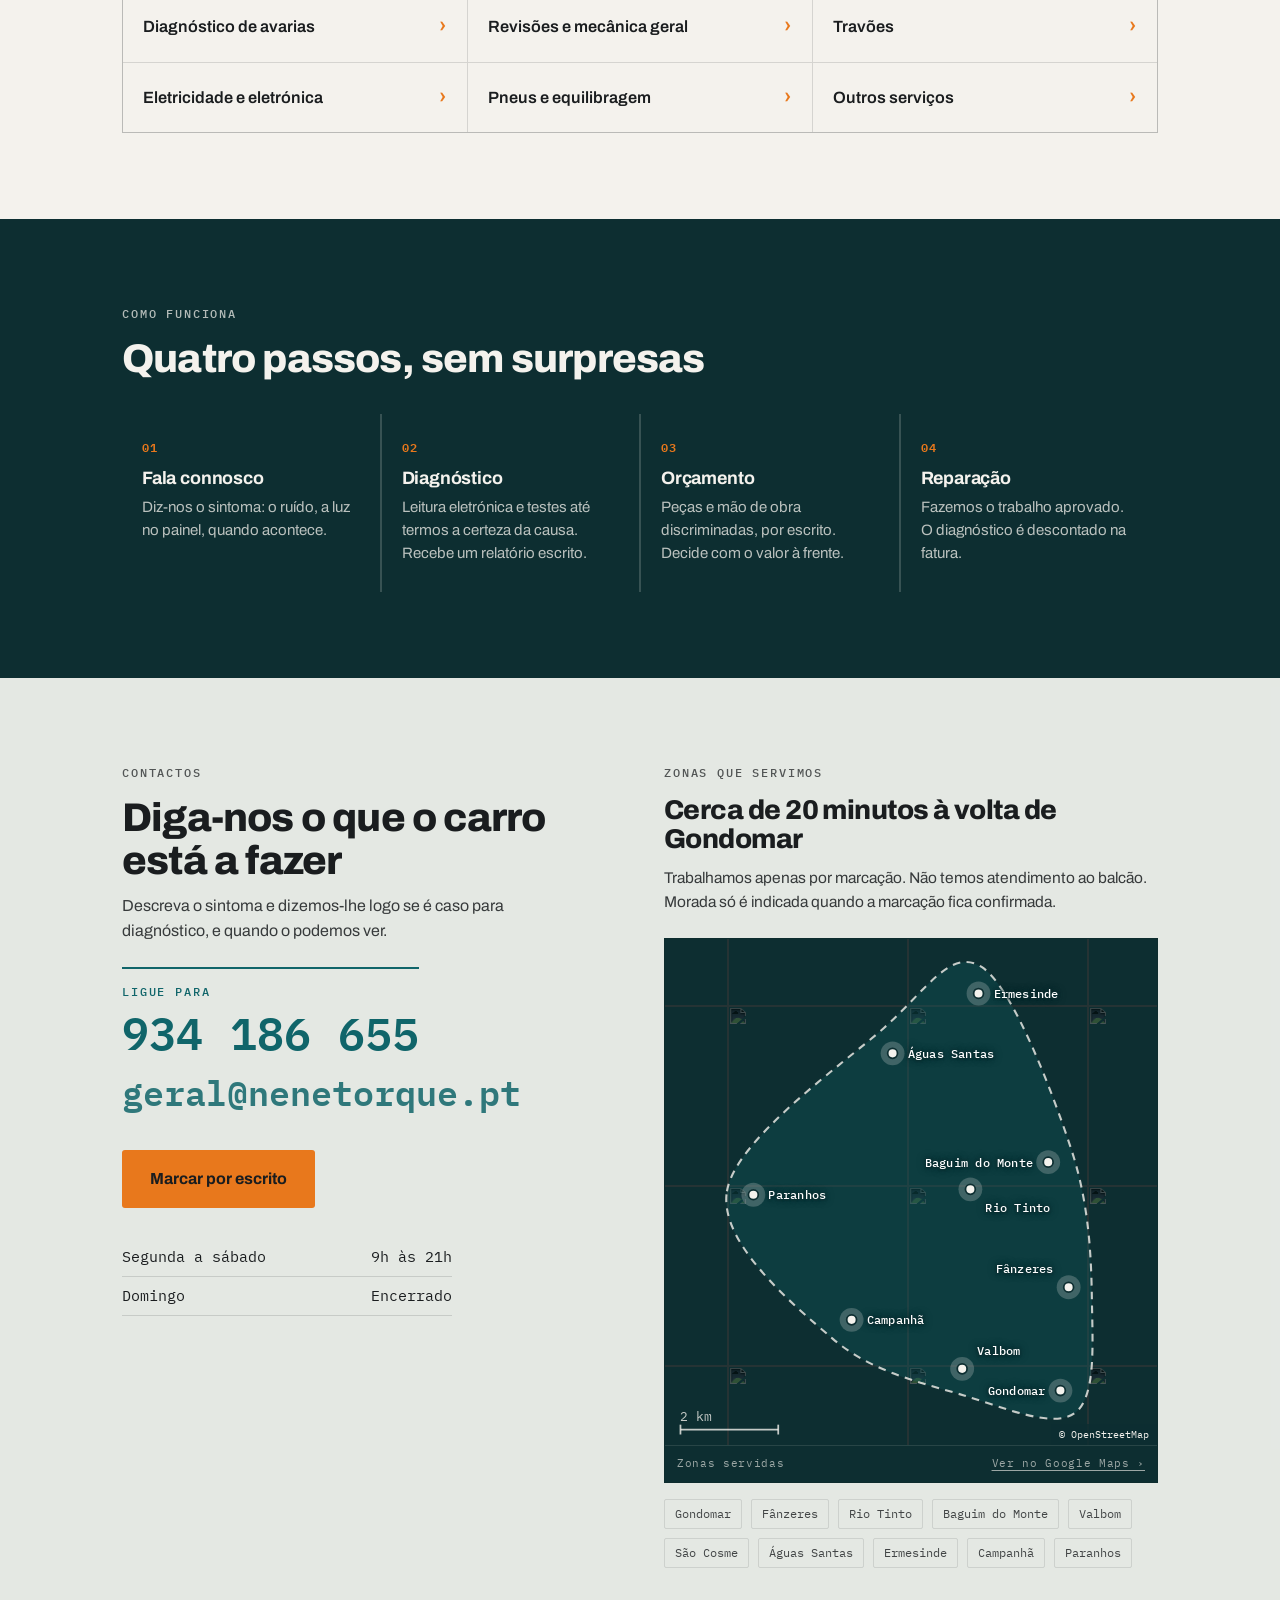
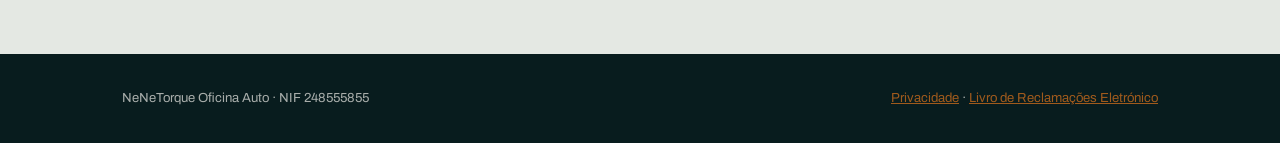
==== commit 68b3c5e0: "yep" ====
--- a/index.html
+++ b/index.html
@@ -123,7 +123,11 @@
         <a class="btn btn-ghost" href="marcacoes">Marcar sem telefonar</a>
       </div>
       <div class="chamada so-pc">
-        <a class="tel-destaque" href="tel:+351934186655">934 186 655</a>
+        <div class="chamada-bloco">
+          <span class="chamada-et">Ligue para</span>
+          <span class="chamada-num">934 186 655</span>
+          <p class="chamada-meta">Seg a sáb, 9h às 21h · chamada para a rede móvel nacional</p>
+        </div>
         <a class="btn btn-ghost chamada-btn" href="marcacoes">Marcar sem telefonar</a>
       </div>
     </div>
@@ -199,7 +203,11 @@
         <span class="eyebrow">Contactos</span>
         <h2>Diga-nos o que o carro está a fazer</h2>
         <p style="font-size:1rem;opacity:.85;max-width:44ch">Descreva o sintoma e dizemos-lhe logo se é caso para diagnóstico, e quando o podemos ver.</p>
-        <a class="tel" href="tel:+351934186655">934 186 655</a>
+        <p class="so-tel"><a class="tel" href="tel:+351934186655">934 186 655</a></p>
+        <div class="chamada-bloco escuro so-pc">
+          <span class="chamada-et">Ligue para</span>
+          <span class="chamada-num">934 186 655</span>
+        </div>
         <p style="margin-top:6px"><a class="email-grande" href="mailto:geral@nenetorque.pt">geral@nenetorque.pt</a></p>
         <div class="btn-row">
           <a class="btn btn-primary so-tel" href="tel:+351934186655">Ligar agora</a>
--- a/style.css
+++ b/style.css
@@ -247,22 +247,41 @@
   p.so-pc,div.so-pc{display:block}
   .promove{background:var(--amber);color:var(--ink);border-color:transparent}
   .promove:hover{background:#f5871f}
-  .contact a.tel{font-size:2.9rem}
   .contact .email-grande{font-size:clamp(1.05rem,2.95vw,2.2rem)}
 }
 .btn-ghost.escuro{color:var(--ink)}
-/* em computador a chamada e o numero, nao um botao que nao liga a ninguem */
+/* ---------- bloco de telefone, so em computador ----------
+   etiqueta + filete + numero. Nao e clicavel de proposito: num portatil
+   ninguem liga a partir do sitio, por isso o numero e informacao e nao
+   um botao que nao leva a lado nenhum. Fica em mono, como os 40 EUR da
+   banda, e seleciona-se de uma vez para quem quer copiar. */
 .chamada{margin-top:36px}
-.tel-destaque{
+/* sem display: a div ja e bloco, e assim o .so-pc{display:none} do telemovel
+   nao e atropelado por esta regra, que vem depois no ficheiro */
+.chamada-bloco{width:fit-content;border-top:2px solid var(--amber);padding-top:14px}
+.chamada-et{
+  font-family:var(--mono);font-size:.72rem;font-weight:500;letter-spacing:.16em;
+  text-transform:uppercase;color:var(--amber);display:block;margin-bottom:9px;
+}
+.chamada-num{
   font-family:var(--mono);font-size:clamp(2.2rem,4.4vw,3.4rem);font-weight:600;line-height:1;
-  color:var(--amber);text-decoration:none;display:inline-block;
-}
-.tel-destaque.escuro{color:var(--teal)}
-.chamada-btn{margin-top:22px}
+  color:var(--amber);display:block;font-variant-numeric:tabular-nums;
+  -webkit-user-select:all;user-select:all;cursor:text;
+}
+.chamada-meta{font-family:var(--mono);font-size:.78rem;line-height:1.6;opacity:.6;margin-top:13px}
+/* sobre fundo claro */
+.chamada-bloco.escuro{border-top-color:var(--teal)}
+.chamada-bloco.escuro .chamada-et,.chamada-bloco.escuro .chamada-num{color:var(--teal)}
+.chamada-btn{margin-top:24px}
+/* nos contactos o bloco vive dentro de uma coluna: um ponto mais pequeno */
+.contact .chamada-bloco{margin:24px 0 10px}
+.contact .chamada-num{font-size:2.8rem}
+/* no fecho da pagina e o maior numero da pagina, e fica centrado */
+.cta .chamada-bloco{margin:30px auto 0}
+.cta .chamada-num{font-size:clamp(2.4rem,5.2vw,3.9rem)}
 
 @media(min-width:820px){
   .contact .cols .lede{margin-bottom:4px}
-  .contact a.tel{margin:26px 0 8px}
   .contact .cols .hours{margin-top:30px}
 }
 
